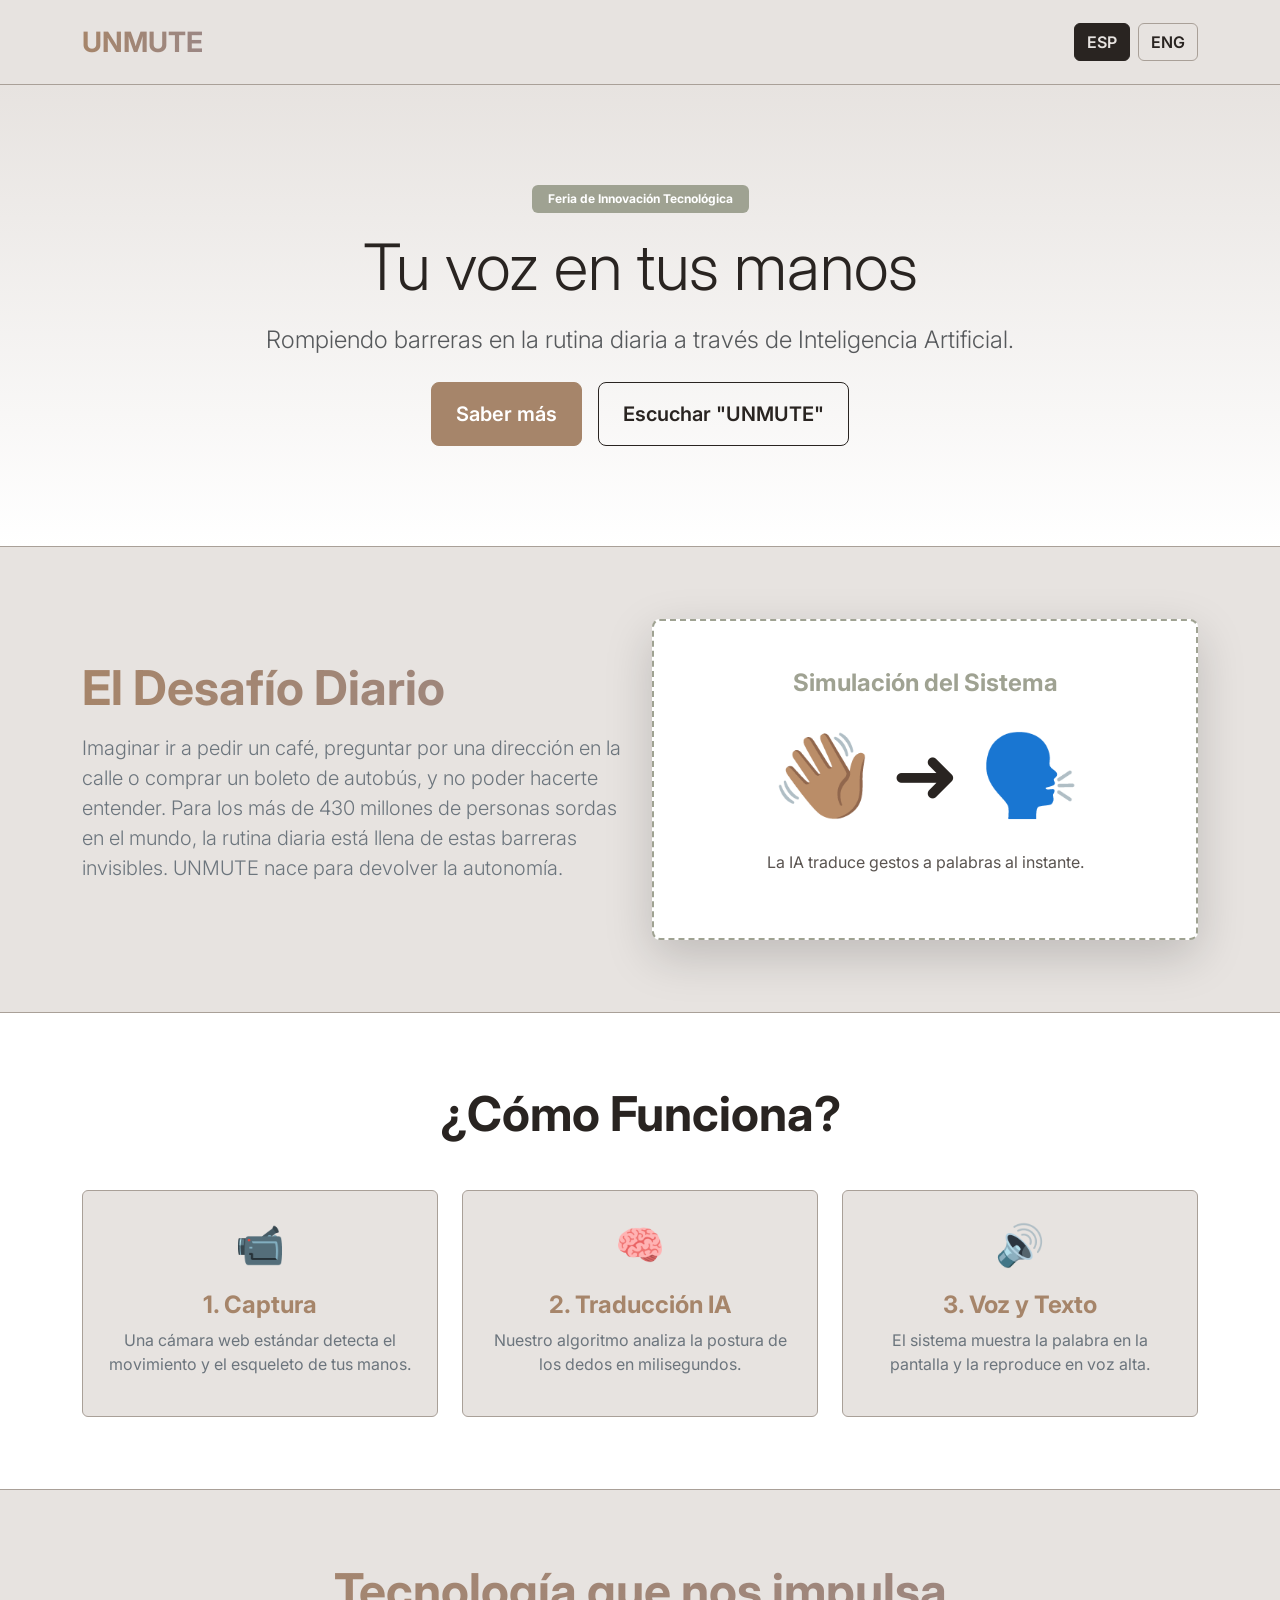
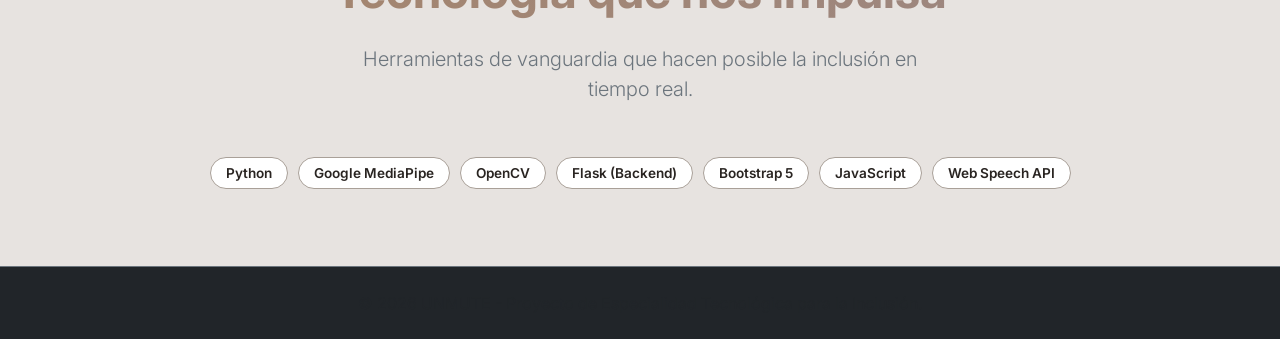
==== index.html @ 22c50314 "." ====
<!DOCTYPE html>
<html lang="es">
<head>
    <meta charset="UTF-8">
    <meta name="viewport" content="width=device-width, initial-scale=1.0">
    <title>UNMUTE — Tu voz en tus manos / Your voice in your hands</title>
    <!-- Bootstrap 5 CSS -->
    <link href="https://cdn.jsdelivr.net/npm/bootstrap@5.3.0/dist/css/bootstrap.min.css" rel="stylesheet">
    <!-- Google Fonts: Inter -->
    <link href="https://fonts.googleapis.com/css2?family=Inter:wght@300;400;600;800&display=swap" rel="stylesheet">
    <!-- Tus Estilos Personalizados -->
    <link rel="stylesheet" href="style.css">
</head>
<body>

    <!-- NAVBAR -->
    <nav class="navbar navbar-expand-lg navbar-dark bg-dark py-3">
        <div class="container">
            <a class="navbar-brand fw-bold fs-3 text-gradient" href="#">UNMUTE</a>
            <div class="d-flex">
                <button class="btn lang-btn me-2 active" id="btn-es" onclick="setLanguage('es')">ESP</button>
                <button class="btn lang-btn" id="btn-en" onclick="setLanguage('en')">ENG</button>
            </div>
        </div>
    </nav>

    <!-- HERO SECTION -->
    <header class="hero-section text-center">
        <div class="container">
            <span class="badge bg-primary px-3 py-2 mb-3" id="hero-badge">Feria de Innovación Tecnológica</span>
            <h1 class="display-3 fw-extrabold mb-3" id="hero-title">Tu voz en tus manos</h1>
            <p class="lead text-muted mb-4 fs-4" id="hero-subtitle">Rompiendo barreras en la rutina diaria a través de Inteligencia Artificial.</p>
            <div class="d-flex justify-content-center gap-3">
                <a href="#about" class="btn btn-primary btn-lg px-4 py-3" id="btn-learn">Saber más</a>
                <button onclick="pronounceProjectName()" class="btn btn-outline-light btn-lg px-4 py-3" id="btn-listen">Escuchar "UNMUTE"</button>
            </div>
        </div>
    </header>

    <!-- SECCIÓN EL DESAFÍO -->
    <section id="about" class="py-5">
        <div class="container py-4">
            <div class="row align-items-center">
                <div class="col-lg-6 mb-4 mb-lg-0">
                    <h2 class="display-5 fw-bold mb-3 text-gradient" id="about-title">El Desafío Diario</h2>
                    <p class="lead text-secondary" id="about-text">
                        Imaginar ir a pedir un café, preguntar por una dirección en la calle o comprar un boleto de autobús, y no poder hacerte entender. Para los más de 430 millones de personas sordas en el mundo, la rutina diaria está llena de estas barreras invisibles. UNMUTE nace para devolver la autonomía.
                    </p>
                </div>
                <div class="col-lg-6 text-center">
                    <!-- Aquí está el div modificado con la nueva clase demo-widget -->
                    <div class="p-5 demo-widget rounded-3 border shadow-lg">
                        <h4 class="text-info fw-bold" id="widget-demo-title">Simulación del Sistema</h4>
                        <div class="gesture-emoji my-3">👋🏽 ➜ 🗣️</div>
                        <p class="text-muted" id="widget-demo-desc">La IA traduce gestos a palabras al instante.</p>
                    </div>
                </div>
            </div>
        </div>
    </section>

    <!-- ¿CÓMO FUNCIONA? -->
    <section class="bg-black py-5">
        <div class="container py-4">
            <h2 class="text-center display-5 fw-bold mb-5" id="steps-main-title">¿Cómo Funciona?</h2>
            <div class="row g-4">
                <div class="col-md-4">
                    <div class="card card-custom h-100 p-4 text-center">
                        <div class="fs-1 text-info mb-3">📹</div>
                        <h3 class="h4 fw-bold" id="step1-title">1. Captura</h3>
                        <p class="text-secondary" id="step1-desc">Una cámara web estándar detecta el movimiento y el esqueleto de tus manos.</p>
                    </div>
                </div>
                <div class="col-md-4">
                    <div class="card card-custom h-100 p-4 text-center">
                        <div class="fs-1 text-info mb-3">🧠</div>
                        <h3 class="h4 fw-bold" id="step2-title">2. Traducción IA</h3>
                        <p class="text-secondary" id="step2-desc">Nuestro algoritmo analiza la postura de los dedos en milisegundos.</p>
                    </div>
                </div>
                <div class="col-md-4">
                    <div class="card card-custom h-100 p-4 text-center">
                        <div class="fs-1 text-info mb-3">🔊</div>
                        <h3 class="h4 fw-bold" id="step3-title">3. Voz y Texto</h3>
                        <p class="text-secondary" id="step3-desc">El sistema muestra la palabra en la pantalla y la reproduce en voz alta.</p>
                    </div>
                </div>
            </div>
        </div>
    </section>

    <!-- TECNOLOGÍAS -->
    <section class="py-5">
        <div class="container py-4 text-center">
            <h2 class="display-5 fw-bold mb-4 text-gradient" id="tech-title">Tecnología que nos impulsa</h2>
            <p class="lead text-secondary mb-5 max-width-600" id="tech-subtitle">Herramientas de vanguardia que hacen posible la inclusión en tiempo real.</p>
            <div class="d-flex flex-wrap justify-content-center">
                <span class="tech-badge">Python</span>
                <span class="tech-badge">Google MediaPipe</span>
                <span class="tech-badge">OpenCV</span>
                <span class="tech-badge">Flask (Backend)</span>
                <span class="tech-badge">Bootstrap 5</span>
                <span class="tech-badge">JavaScript</span>
                <span class="tech-badge">Web Speech API</span>
            </div>
        </div>
    </section>

    <!-- FOOTER -->
    <footer class="bg-dark text-center py-4 border-top border-secondary">
        <div class="container">
            <p class="text-muted mb-0" id="footer-text">© 2026 UNMUTE - Proyecto de Especialidad Tecnológica para la Inclusión.</p>
        </div>
    </footer>

    <!-- Tu Lógica de Interacción -->
    <script src="script.js"></script>
</body>
</html>
---- style.css ----
/* 
   Paleta de Colores Aplicada:
   - Fondo Base: #E7E3E0 (Beige Claro Neutro)
   - Fondo Alternativo / Secciones: #FFFFFF (Blanco Puro)
   - Textos / Contraste Oscuro: #292421 (Gris tierra oscuro / Negro suave)
   - Bordes / Detalles: #A9A098 (Gris Piedra Cálido)
   - Títulos Secundarios / Hovers: #9B8784 (Gris Pardo)
   - Botón Primario / Acentos: #A6856A (Marrón Arcilla)
   - Badges / Éxito / Simulador: #9FA292 (Verde Oliva Apagado)
*/

body {
    font-family: 'Inter', sans-serif;
    background-color: #E7E3E0; /* Beige Claro Neutro como fondo principal */
    color: #292421; /* Texto oscuro para legibilidad impecable */
}

/* Navbar unificada con el fondo */
.navbar {
    background-color: #E7E3E0 !important; 
    border-bottom: 1px solid #A9A098; /* Borde gris piedra fino */
}

.navbar .navbar-brand {
    color: #A6856A !important; /* Marca en Marrón Arcilla */
    font-weight: 800;
}

/* Hero Section limpia con degradado neutro suave */
.hero-section {
    background: linear-gradient(180deg, #E7E3E0 0%, #FFFFFF 100%); /* De beige claro a blanco puro */
    padding: 100px 0;
    border-bottom: 1px solid #A9A098;
    color: #292421;
}

/* Título de Hero con degradado mineral */
.text-gradient {
    background: linear-gradient(90deg, #A6856A 0%, #9B8784 100%); /* De Marrón Arcilla a Gris Pardo */
    -webkit-background-clip: text;
    -webkit-text-fill-color: transparent;
}

/* Sección "¿Cómo funciona?" en fondo Blanco Puro para generar espacio y luz */
.bg-black {
    background-color: #FFFFFF !important; 
    border-top: 1px solid #A9A098;
    border-bottom: 1px solid #A9A098;
}

/* Tarjetas Minimalistas en Beige Claro */
.card-custom {
    background-color: #E7E3E0; /* Beige Claro */
    border: 1px solid #A9A098; /* Borde Gris Piedra */
    color: #292421;
    transition: transform 0.3s ease, box-shadow 0.3s ease;
}

.card-custom h3 {
    color: #A6856A; /* Títulos de pasos en Marrón Arcilla */
}

.card-custom p {
    color: #5a5450; /* Texto secundario en un café apagado y suave */
}

.card-custom:hover {
    transform: translateY(-5px);
    box-shadow: 0 10px 20px rgba(166, 133, 106, 0.1); /* Sombra cálida muy sutil */
    border-color: #9B8784; /* El borde se oscurece ligeramente */
}

/* Botones principales en Marrón Arcilla */
.btn-primary {
    background-color: #A6856A;
    border-color: #A6856A;
    color: #FFFFFF;
    font-weight: 600;
    transition: all 0.3s ease;
}

.btn-primary:hover {
    background-color: #9B8784; /* Cambia a Gris Pardo en hover */
    border-color: #9B8784;
    color: #FFFFFF;
}

/* Botón secundario delineado */
.btn-outline-light {
    border-color: #292421;
    color: #292421;
    font-weight: 600;
}

.btn-outline-light:hover {
    background-color: #292421;
    color: #E7E3E0;
}

/* Badges / Etiquetas usando el hermoso Verde Oliva Apagado */
.bg-primary {
    background-color: #9FA292 !important; /* Verde Oliva Apagado */
    color: #FFFFFF !important;
}

.tech-badge {
    background-color: #FFFFFF;
    color: #292421;
    border: 1px solid #A9A098;
    font-weight: 600;
    padding: 5px 15px;
    border-radius: 20px;
    font-size: 0.85rem;
    display: inline-block;
    margin: 5px;
    transition: all 0.3s ease;
}

.tech-badge:hover {
    background-color: #9FA292; /* Cambia a Verde Oliva en hover */
    color: #FFFFFF;
    border-color: #9FA292;
}

/* Botones de Selección de Idioma (ESP / ENG) */
.lang-btn {
    border: 1px solid #A9A098;
    color: #292421;
    font-weight: 600;
    transition: all 0.3s ease;
}

.lang-btn.active {
    background-color: #292421;
    color: #E7E3E0;
    border-color: #292421;
}

/* Widget de simulación / Demo Box */
.demo-widget {
    background-color: #FFFFFF !important; /* Caja blanca */
    border: 2px dashed #9FA292 !important; /* Borde punteado en Verde Oliva */
    color: #292421 !important;
}

.demo-widget p {
    color: #5a5450 !important;
}

.text-info {
    color: #9FA292 !important; /* Íconos destacados en Verde Oliva */
}

.gesture-emoji {
    font-size: 5rem;
}

.max-width-600 {
    max-width: 600px;
    margin: 0 auto;
}

/* Footer limpio en Beige Claro */
footer {
    background-color: #E7E3E0;
    border-top: 1px solid #A9A098;
    color: #292421;
}
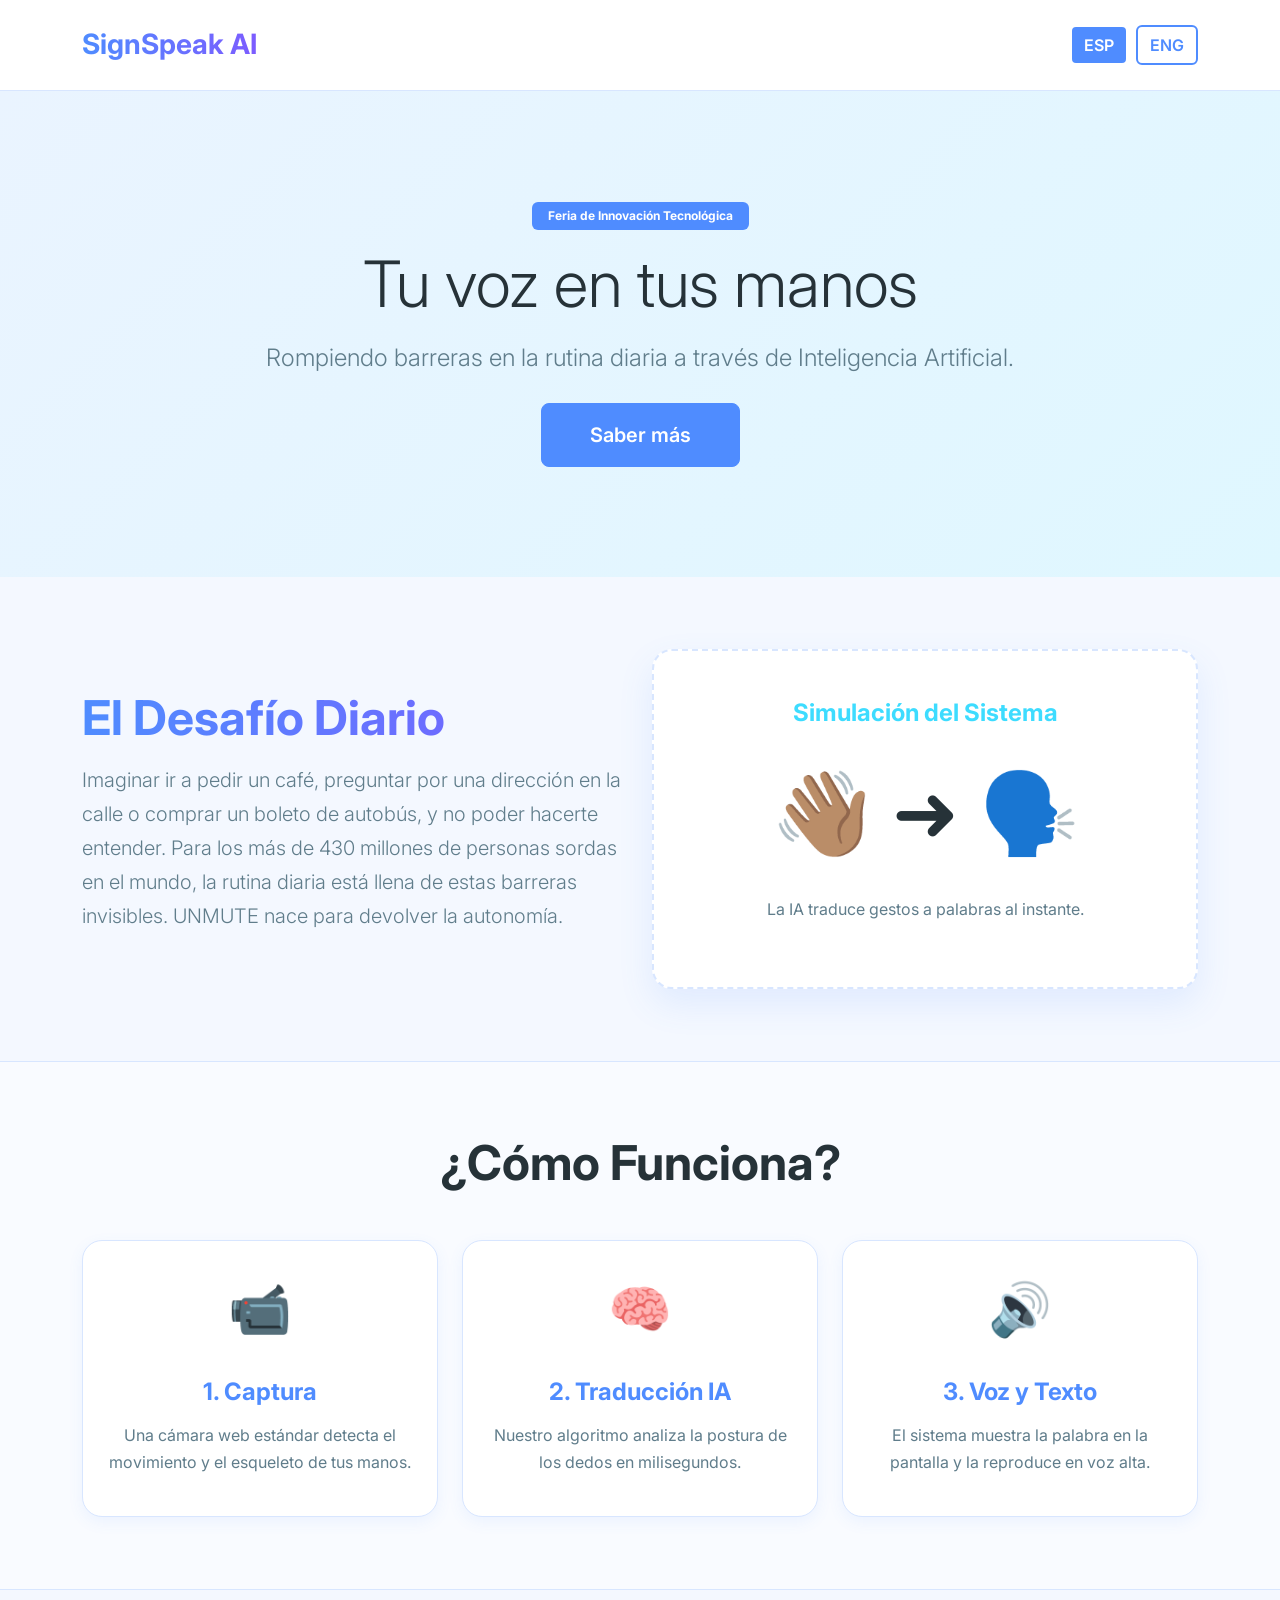
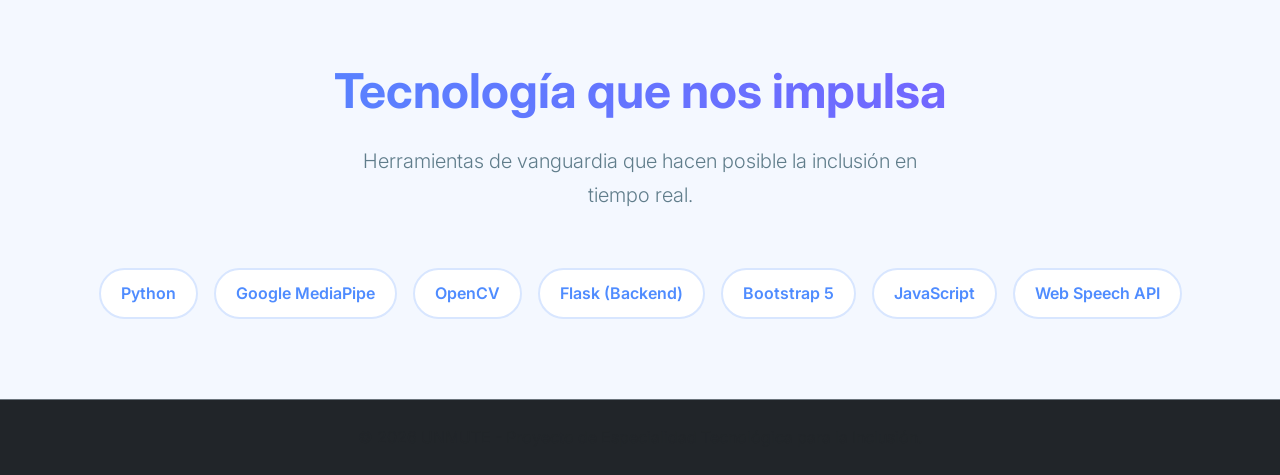
==== commit c825a4f7: "." ====
--- a/index.html
+++ b/index.html
@@ -3,7 +3,7 @@
 <head>
     <meta charset="UTF-8">
     <meta name="viewport" content="width=device-width, initial-scale=1.0">
-    <title>UNMUTE — Tu voz en tus manos / Your voice in your hands</title>
+    <title>SignSpeak AI — Tu voz en tus manos / Your voice in your hands</title>
     <!-- Bootstrap 5 CSS -->
     <link href="https://cdn.jsdelivr.net/npm/bootstrap@5.3.0/dist/css/bootstrap.min.css" rel="stylesheet">
     <!-- Google Fonts: Inter -->
@@ -16,7 +16,7 @@
     <!-- NAVBAR -->
     <nav class="navbar navbar-expand-lg navbar-dark bg-dark py-3">
         <div class="container">
-            <a class="navbar-brand fw-bold fs-3 text-gradient" href="#">UNMUTE</a>
+            <a class="navbar-brand fw-bold fs-3 text-gradient" href="#">SignSpeak AI</a>
             <div class="d-flex">
                 <button class="btn lang-btn me-2 active" id="btn-es" onclick="setLanguage('es')">ESP</button>
                 <button class="btn lang-btn" id="btn-en" onclick="setLanguage('en')">ENG</button>
@@ -30,9 +30,9 @@
             <span class="badge bg-primary px-3 py-2 mb-3" id="hero-badge">Feria de Innovación Tecnológica</span>
             <h1 class="display-3 fw-extrabold mb-3" id="hero-title">Tu voz en tus manos</h1>
             <p class="lead text-muted mb-4 fs-4" id="hero-subtitle">Rompiendo barreras en la rutina diaria a través de Inteligencia Artificial.</p>
-            <div class="d-flex justify-content-center gap-3">
-                <a href="#about" class="btn btn-primary btn-lg px-4 py-3" id="btn-learn">Saber más</a>
-                <button onclick="pronounceProjectName()" class="btn btn-outline-light btn-lg px-4 py-3" id="btn-listen">Escuchar "UNMUTE"</button>
+            <div class="d-flex justify-content-center">
+                <!-- Ahora solo queda un único y limpio botón de acción -->
+                <a href="#about" class="btn btn-primary btn-lg px-5 py-3" id="btn-learn">Saber más</a>
             </div>
         </div>
     </header>
--- a/style.css
+++ b/style.css
@@ -1,168 +1,382 @@
-/* 
-   Paleta de Colores Aplicada:
-   - Fondo Base: #E7E3E0 (Beige Claro Neutro)
-   - Fondo Alternativo / Secciones: #FFFFFF (Blanco Puro)
-   - Textos / Contraste Oscuro: #292421 (Gris tierra oscuro / Negro suave)
-   - Bordes / Detalles: #A9A098 (Gris Piedra Cálido)
-   - Títulos Secundarios / Hovers: #9B8784 (Gris Pardo)
-   - Botón Primario / Acentos: #A6856A (Marrón Arcilla)
-   - Badges / Éxito / Simulador: #9FA292 (Verde Oliva Apagado)
-*/
-
-body {
-    font-family: 'Inter', sans-serif;
-    background-color: #E7E3E0; /* Beige Claro Neutro como fondo principal */
-    color: #292421; /* Texto oscuro para legibilidad impecable */
-}
-
-/* Navbar unificada con el fondo */
-.navbar {
-    background-color: #E7E3E0 !important; 
-    border-bottom: 1px solid #A9A098; /* Borde gris piedra fino */
-}
-
-.navbar .navbar-brand {
-    color: #A6856A !important; /* Marca en Marrón Arcilla */
-    font-weight: 800;
-}
-
-/* Hero Section limpia con degradado neutro suave */
-.hero-section {
-    background: linear-gradient(180deg, #E7E3E0 0%, #FFFFFF 100%); /* De beige claro a blanco puro */
-    padding: 100px 0;
-    border-bottom: 1px solid #A9A098;
-    color: #292421;
-}
-
-/* Título de Hero con degradado mineral */
-.text-gradient {
-    background: linear-gradient(90deg, #A6856A 0%, #9B8784 100%); /* De Marrón Arcilla a Gris Pardo */
-    -webkit-background-clip: text;
-    -webkit-text-fill-color: transparent;
-}
-
-/* Sección "¿Cómo funciona?" en fondo Blanco Puro para generar espacio y luz */
-.bg-black {
-    background-color: #FFFFFF !important; 
-    border-top: 1px solid #A9A098;
-    border-bottom: 1px solid #A9A098;
-}
-
-/* Tarjetas Minimalistas en Beige Claro */
-.card-custom {
-    background-color: #E7E3E0; /* Beige Claro */
-    border: 1px solid #A9A098; /* Borde Gris Piedra */
-    color: #292421;
-    transition: transform 0.3s ease, box-shadow 0.3s ease;
-}
-
-.card-custom h3 {
-    color: #A6856A; /* Títulos de pasos en Marrón Arcilla */
-}
-
-.card-custom p {
-    color: #5a5450; /* Texto secundario en un café apagado y suave */
-}
-
-.card-custom:hover {
-    transform: translateY(-5px);
-    box-shadow: 0 10px 20px rgba(166, 133, 106, 0.1); /* Sombra cálida muy sutil */
-    border-color: #9B8784; /* El borde se oscurece ligeramente */
-}
-
-/* Botones principales en Marrón Arcilla */
-.btn-primary {
-    background-color: #A6856A;
-    border-color: #A6856A;
-    color: #FFFFFF;
-    font-weight: 600;
-    transition: all 0.3s ease;
-}
-
-.btn-primary:hover {
-    background-color: #9B8784; /* Cambia a Gris Pardo en hover */
-    border-color: #9B8784;
-    color: #FFFFFF;
-}
-
-/* Botón secundario delineado */
-.btn-outline-light {
-    border-color: #292421;
-    color: #292421;
-    font-weight: 600;
-}
-
-.btn-outline-light:hover {
-    background-color: #292421;
-    color: #E7E3E0;
-}
-
-/* Badges / Etiquetas usando el hermoso Verde Oliva Apagado */
-.bg-primary {
-    background-color: #9FA292 !important; /* Verde Oliva Apagado */
-    color: #FFFFFF !important;
-}
-
-.tech-badge {
-    background-color: #FFFFFF;
-    color: #292421;
-    border: 1px solid #A9A098;
-    font-weight: 600;
-    padding: 5px 15px;
-    border-radius: 20px;
-    font-size: 0.85rem;
-    display: inline-block;
-    margin: 5px;
-    transition: all 0.3s ease;
-}
-
-.tech-badge:hover {
-    background-color: #9FA292; /* Cambia a Verde Oliva en hover */
-    color: #FFFFFF;
-    border-color: #9FA292;
-}
-
-/* Botones de Selección de Idioma (ESP / ENG) */
-.lang-btn {
-    border: 1px solid #A9A098;
-    color: #292421;
-    font-weight: 600;
-    transition: all 0.3s ease;
-}
-
-.lang-btn.active {
-    background-color: #292421;
-    color: #E7E3E0;
-    border-color: #292421;
-}
-
-/* Widget de simulación / Demo Box */
-.demo-widget {
-    background-color: #FFFFFF !important; /* Caja blanca */
-    border: 2px dashed #9FA292 !important; /* Borde punteado en Verde Oliva */
-    color: #292421 !important;
-}
-
-.demo-widget p {
-    color: #5a5450 !important;
-}
-
-.text-info {
-    color: #9FA292 !important; /* Íconos destacados en Verde Oliva */
-}
-
-.gesture-emoji {
-    font-size: 5rem;
-}
-
-.max-width-600 {
-    max-width: 600px;
-    margin: 0 auto;
-}
-
-/* Footer limpio en Beige Claro */
-footer {
-    background-color: #E7E3E0;
-    border-top: 1px solid #A9A098;
-    color: #292421;
-}
+/* ==========================================================
+   UNMUTE - STYLE.CSS
+   Paleta Moderna
+   Azul • Celeste • Violeta
+========================================================== */
+
+body{
+    font-family:'Inter',sans-serif;
+    background:#F4F8FF;
+    color:#263238;
+    line-height:1.7;
+}
+
+/*=========================
+        NAVBAR
+=========================*/
+
+.navbar{
+    background:#ffffff !important;
+    border-bottom:1px solid #D8E6FF;
+}
+
+.navbar-brand{
+    font-size:2rem;
+    font-weight:800;
+    background:linear-gradient(90deg,#4F8CFF,#7C5CFF);
+    -webkit-background-clip:text;
+    -webkit-text-fill-color:transparent;
+}
+
+/*=========================
+      BOTONES IDIOMA
+=========================*/
+
+.lang-btn{
+    border:2px solid #4F8CFF;
+    color:#4F8CFF;
+    font-weight:600;
+    transition:.3s;
+}
+
+.lang-btn:hover{
+    background:#EAF3FF;
+}
+
+.lang-btn.active{
+    background:#4F8CFF;
+    color:white;
+}
+
+/*=========================
+      HERO SECTION
+=========================*/
+
+.hero-section{
+    background:linear-gradient(135deg,#EAF4FF,#DFF7FF);
+    padding:110px 0;
+}
+
+.text-gradient{
+    background:linear-gradient(90deg,#4F8CFF,#7C5CFF);
+    -webkit-background-clip:text;
+    -webkit-text-fill-color:transparent;
+}
+
+.display-3{
+    color:#263238;
+}
+
+.lead{
+    color:#607D8B !important;
+}
+
+/*=========================
+         BADGE
+=========================*/
+
+.bg-primary{
+    background:#4F8CFF !important;
+}
+
+/*=========================
+        BOTONES
+=========================*/
+
+.btn-primary{
+    background:#4F8CFF;
+    border-color:#4F8CFF;
+    font-weight:600;
+    transition:.3s;
+}
+
+.btn-primary:hover{
+    background:#3578F6;
+    border-color:#3578F6;
+    transform:translateY(-2px);
+}
+
+.btn-outline-light{
+    border:2px solid #4F8CFF;
+    color:#4F8CFF;
+    font-weight:600;
+    transition:.3s;
+}
+
+.btn-outline-light:hover{
+    background:#4F8CFF;
+    color:white;
+}
+
+/*=========================
+        SECCIONES
+=========================*/
+
+section{
+    background:#F4F8FF;
+}
+
+.bg-black{
+    background:#F9FBFF !important;
+    border-top:1px solid #D8E6FF;
+    border-bottom:1px solid #D8E6FF;
+}
+
+.text-secondary{
+    color:#607D8B !important;
+}
+
+
+/*=========================
+        TARJETAS
+=========================*/
+
+.card-custom{
+    background:#FFFFFF;
+    border:1px solid #D8E6FF;
+    border-radius:20px;
+    transition:all .35s ease;
+    box-shadow:0 5px 15px rgba(79,140,255,.08);
+}
+
+.card-custom:hover{
+    transform:translateY(-8px);
+    box-shadow:0 18px 35px rgba(79,140,255,.20);
+}
+
+.card-custom h3{
+    color:#4F8CFF;
+    margin-top:10px;
+    margin-bottom:15px;
+}
+
+.card-custom p{
+    color:#607D8B;
+}
+
+.card-custom .fs-1{
+    font-size:3.2rem !important;
+}
+
+/*=========================
+      WIDGET DEMO
+=========================*/
+
+.demo-widget{
+    background:#FFFFFF !important;
+    border:2px dashed #3DDCFF !important;
+    border-radius:20px !important;
+    transition:.35s;
+}
+
+.demo-widget:hover{
+    transform:scale(1.03);
+    box-shadow:0 15px 30px rgba(61,220,255,.20);
+}
+
+.demo-widget h4{
+    color:#4F8CFF;
+}
+
+.demo-widget p{
+    color:#607D8B !important;
+}
+
+.gesture-emoji{
+    font-size:5rem;
+    animation:float 2s ease-in-out infinite;
+}
+
+/*=========================
+        TECNOLOGÍAS
+=========================*/
+
+.tech-badge{
+    background:#FFFFFF;
+    color:#4F8CFF;
+    border:2px solid #D8E6FF;
+    border-radius:30px;
+    padding:10px 20px;
+    margin:8px;
+    font-weight:600;
+    transition:.3s;
+}
+
+.tech-badge:hover{
+    background:#4F8CFF;
+    color:white;
+    transform:translateY(-4px);
+    box-shadow:0 10px 20px rgba(79,140,255,.25);
+}
+
+/*=========================
+        ICONOS
+=========================*/
+
+.text-info{
+    color:#3DDCFF !important;
+}
+
+/*=========================
+        UTILIDADES
+=========================*/
+
+.max-width-600{
+    max-width:600px;
+    margin:auto;
+}
+
+/*=========================
+      ANIMACIONES
+=========================*/
+
+@keyframes float{
+
+    0%{
+        transform:translateY(0px);
+    }
+
+    50%{
+        transform:translateY(-8px);
+    }
+
+    100%{
+        transform:translateY(0px);
+    }
+
+}
+
+
+
+/*=========================
+        FOOTER
+=========================*/
+
+footer{
+    background:#FFFFFF;
+    border-top:1px solid #D8E6FF;
+    padding:30px 0;
+}
+
+footer p{
+    color:#607D8B !important;
+}
+
+/*=========================
+        ENLACES
+=========================*/
+
+a{
+    text-decoration:none;
+    transition:.3s;
+}
+
+a:hover{
+    color:#3578F6;
+}
+
+/*=========================
+        TÍTULOS
+=========================*/
+
+h1,h2,h3,h4,h5,h6{
+    color:#263238;
+    font-weight:700;
+}
+
+/*=========================
+        SOMBRAS
+=========================*/
+
+.shadow-lg{
+    box-shadow:0 15px 35px rgba(79,140,255,.12)!important;
+}
+
+/*=========================
+        BORDES
+=========================*/
+
+.border{
+    border-color:#D8E6FF!important;
+}
+
+/*=========================
+        TRANSICIONES
+=========================*/
+
+button,
+.card-custom,
+.tech-badge,
+.demo-widget,
+.btn,
+.lang-btn{
+    transition:all .3s ease;
+}
+
+/*=========================
+        SCROLL
+=========================*/
+
+html{
+    scroll-behavior:smooth;
+}
+
+/*=========================
+      SELECCIÓN TEXTO
+=========================*/
+
+::selection{
+    background:#4F8CFF;
+    color:white;
+}
+
+/*=========================
+      SCROLLBAR
+=========================*/
+
+::-webkit-scrollbar{
+    width:10px;
+}
+
+::-webkit-scrollbar-track{
+    background:#EEF5FF;
+}
+
+::-webkit-scrollbar-thumb{
+    background:#4F8CFF;
+    border-radius:20px;
+}
+
+::-webkit-scrollbar-thumb:hover{
+    background:#3578F6;
+}
+
+/*=========================
+      RESPONSIVE
+=========================*/
+
+@media(max-width:768px){
+
+.hero-section{
+    padding:80px 20px;
+}
+
+.display-3{
+    font-size:2.6rem;
+}
+
+.display-5{
+    font-size:2rem;
+}
+
+.gesture-emoji{
+    font-size:4rem;
+}
+
+.tech-badge{
+    margin:6px;
+    padding:8px 16px;
+}
+
+}
+
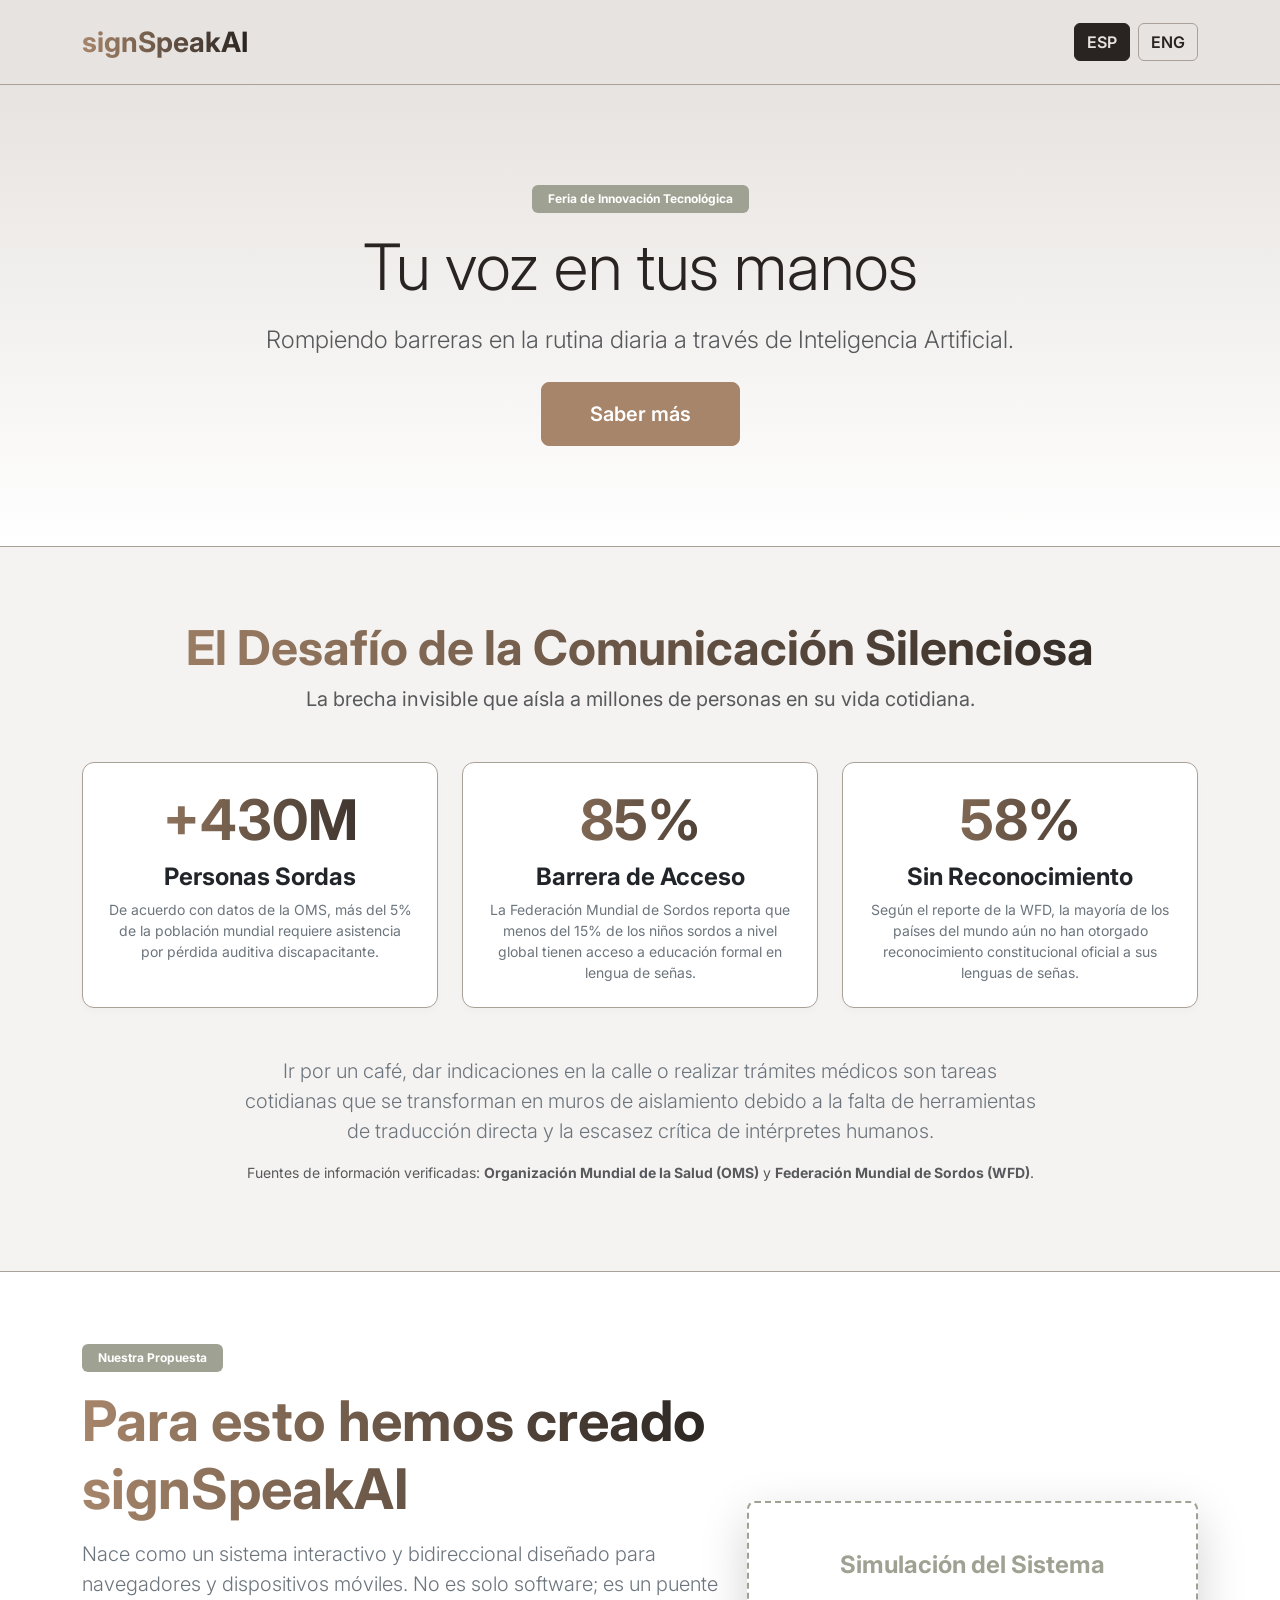
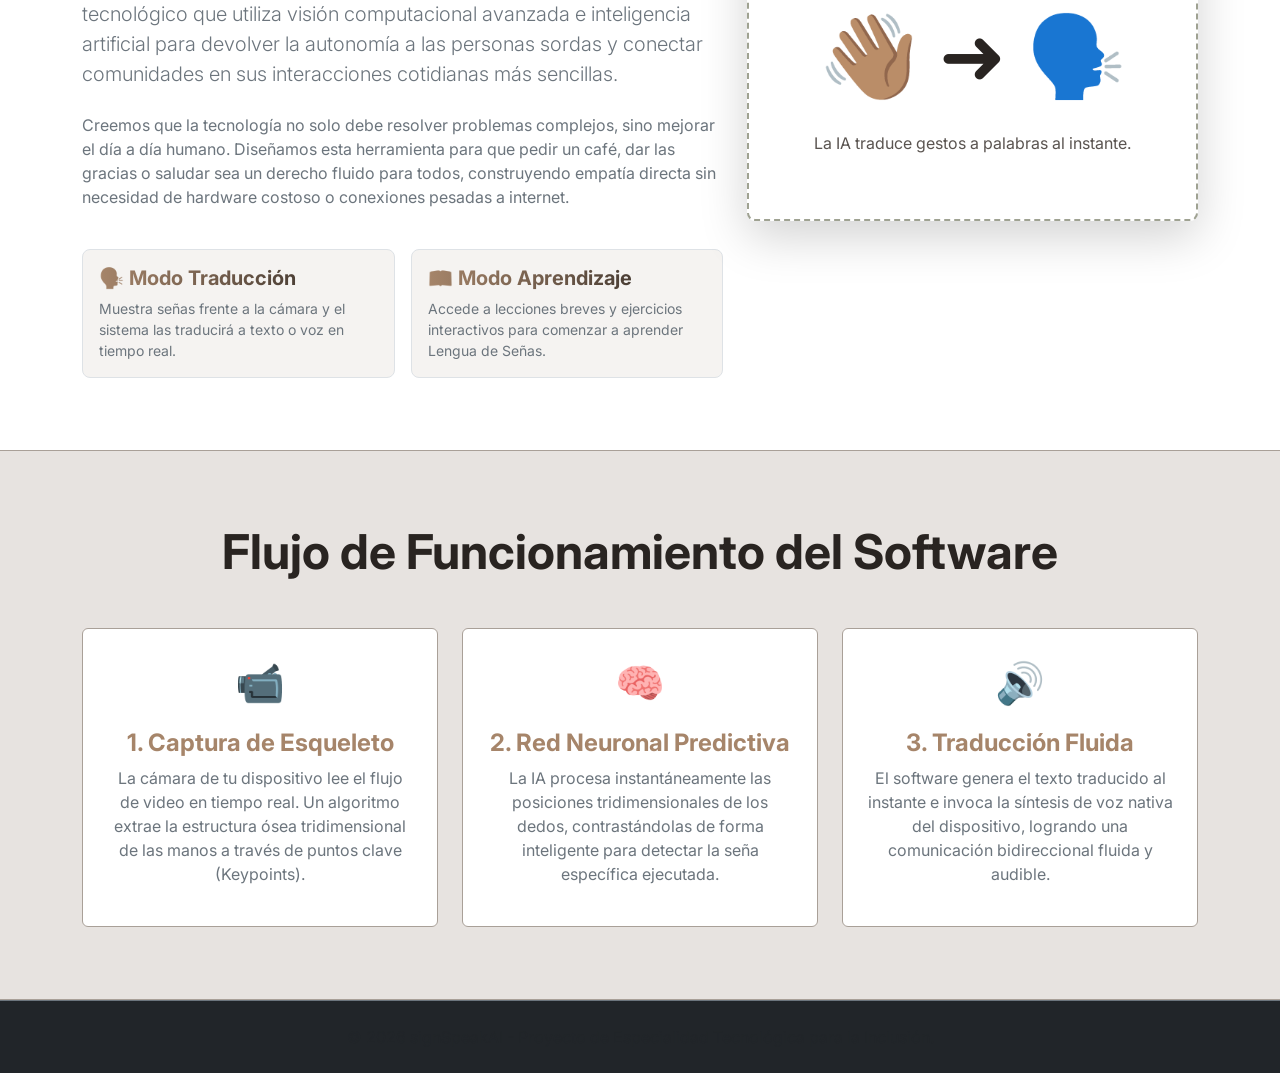
==== commit 87890852: "." ====
--- a/index.html
+++ b/index.html
@@ -3,7 +3,7 @@
 <head>
     <meta charset="UTF-8">
     <meta name="viewport" content="width=device-width, initial-scale=1.0">
-    <title>SignSpeak AI — Tu voz en tus manos / Your voice in your hands</title>
+    <title>signSpeakAI — Tu voz en tus manos / Your voice in your hands</title>
     <!-- Bootstrap 5 CSS -->
     <link href="https://cdn.jsdelivr.net/npm/bootstrap@5.3.0/dist/css/bootstrap.min.css" rel="stylesheet">
     <!-- Google Fonts: Inter -->
@@ -16,7 +16,7 @@
     <!-- NAVBAR -->
     <nav class="navbar navbar-expand-lg navbar-dark bg-dark py-3">
         <div class="container">
-            <a class="navbar-brand fw-bold fs-3 text-gradient" href="#">SignSpeak AI</a>
+            <a class="navbar-brand fw-bold fs-3 text-gradient" href="#">signSpeakAI</a>
             <div class="d-flex">
                 <button class="btn lang-btn me-2 active" id="btn-es" onclick="setLanguage('es')">ESP</button>
                 <button class="btn lang-btn" id="btn-en" onclick="setLanguage('en')">ENG</button>
@@ -31,24 +31,90 @@
             <h1 class="display-3 fw-extrabold mb-3" id="hero-title">Tu voz en tus manos</h1>
             <p class="lead text-muted mb-4 fs-4" id="hero-subtitle">Rompiendo barreras en la rutina diaria a través de Inteligencia Artificial.</p>
             <div class="d-flex justify-content-center">
-                <!-- Ahora solo queda un único y limpio botón de acción -->
-                <a href="#about" class="btn btn-primary btn-lg px-5 py-3" id="btn-learn">Saber más</a>
+                <a href="#problem" class="btn btn-primary btn-lg px-5 py-3" id="btn-learn">Saber más</a>
             </div>
         </div>
     </header>
 
-    <!-- SECCIÓN EL DESAFÍO -->
-    <section id="about" class="py-5">
+    <!-- SECCIÓN 1: LA PROBLEMÁTICA (Métricas reales) -->
+    <section id="problem" class="py-5 bg-light-neutral">
+        <div class="container py-4">
+            <div class="text-center mb-5">
+                <h2 class="display-5 fw-bold text-gradient" id="prob-main-title">El Desafío de la Comunicación Silenciosa</h2>
+                <p class="text-muted fs-5" id="prob-main-subtitle">La brecha invisible que aísla a millones de personas en su vida cotidiana.</p>
+            </div>
+            
+            <div class="row g-4 text-center">
+                <!-- Tarjeta de Estadística 1 -->
+                <div class="col-md-4">
+                    <div class="card card-stat h-100 p-4">
+                        <div class="display-4 fw-bold text-gradient mb-2">+430M</div>
+                        <h4 class="fw-bold mb-2" id="stat1-title">Personas Sordas</h4>
+                        <p class="text-secondary small mb-0" id="stat1-desc">De acuerdo con datos de la OMS, más del 5% de la población mundial requiere asistencia por pérdida auditiva discapacitante.</p>
+                    </div>
+                </div>
+                <!-- Tarjeta de Estadística 2 -->
+                <div class="col-md-4">
+                    <div class="card card-stat h-100 p-4">
+                        <div class="display-4 fw-bold text-gradient mb-2">85%</div>
+                        <h4 class="fw-bold mb-2" id="stat2-title">Barrera de Acceso</h4>
+                        <p class="text-secondary small mb-0" id="stat2-desc">La Federación Mundial de Sordos reporta que menos del 15% de los niños sordos a nivel global tienen acceso a educación formal en lengua de señas.</p>
+                    </div>
+                </div>
+                <!-- Tarjeta de Estadística 3 -->
+                <div class="col-md-4">
+                    <div class="card card-stat h-100 p-4">
+                        <div class="display-4 fw-bold text-gradient mb-2">58%</div>
+                        <h4 class="fw-bold mb-2" id="stat3-title">Sin Reconocimiento</h4>
+                        <p class="text-secondary small mb-0" id="stat3-desc">Según el reporte de la WFD, la mayoría de los países del mundo aún no han otorgado reconocimiento constitucional oficial a sus lenguas de señas.</p>
+                    </div>
+                </div>
+            </div>
+
+            <!-- Narrativa del problema -->
+            <div class="max-width-800 mx-auto mt-5 text-center">
+                <p class="lead text-secondary" id="prob-narrative">
+                    Ir por un café, dar indicaciones en la calle o realizar trámites médicos son tareas cotidianas que se transforman en muros de aislamiento debido a la falta de herramientas de traducción directa y la escasez crítica de intérpretes humanos.
+                </p>
+                <p class="text-muted small mt-2">Fuentes de información verificadas: <strong>Organización Mundial de la Salud (OMS)</strong> y <strong>Federación Mundial de Sordos (WFD)</strong>.</p>
+            </div>
+        </div>
+    </section>
+
+    <!-- SECCIÓN 2: LA SOLUCIÓN UNIFICADA (Qué es, Propósito y Experiencia en Stand) -->
+    <section id="solution" class="py-5 bg-white">
         <div class="container py-4">
             <div class="row align-items-center">
-                <div class="col-lg-6 mb-4 mb-lg-0">
-                    <h2 class="display-5 fw-bold mb-3 text-gradient" id="about-title">El Desafío Diario</h2>
-                    <p class="lead text-secondary" id="about-text">
-                        Imaginar ir a pedir un café, preguntar por una dirección en la calle o comprar un boleto de autobús, y no poder hacerte entender. Para los más de 430 millones de personas sordas en el mundo, la rutina diaria está llena de estas barreras invisibles. UNMUTE nace para devolver la autonomía.
+                <div class="col-lg-7 mb-5 mb-lg-0">
+                    <span class="badge bg-primary px-3 py-2 mb-3" id="sol-badge">Nuestra Propuesta</span>
+                    <h2 class="display-4 fw-bold mb-3 text-gradient" id="sol-title">Para esto hemos creado signSpeakAI</h2>
+                    
+                    <p class="lead text-secondary mb-4" id="sol-intro">
+                        Nace como un sistema interactivo y bidireccional diseñado para navegadores y dispositivos móviles. No es solo software; es un puente tecnológico que utiliza visión computacional avanzada e inteligencia artificial para devolver la autonomía a las personas sordas y conectar comunidades en sus interacciones cotidianas más sencillas.
                     </p>
+                    
+                    <p class="text-secondary mb-4" id="sol-purpose-text">
+                        Creemos que la tecnología no solo debe resolver problemas complejos, sino mejorar el día a día humano. Diseñamos esta herramienta para que pedir un café, dar las gracias o saludar sea un derecho fluido para todos, construyendo empatía directa sin necesidad de hardware costoso o conexiones pesadas a internet.
+                    </p>
+
+                    <!-- Detalles interactivos de la solución en el Stand -->
+                    <div class="row g-3 mt-2">
+                        <div class="col-sm-6">
+                            <div class="p-3 border rounded-3 bg-light-neutral">
+                                <h5 class="fw-bold text-gradient mb-2" id="sol-feat1-title">🗣️ Modo Traducción</h5>
+                                <p class="small text-secondary mb-0" id="sol-feat1-desc">Muestra señas frente a la cámara y el sistema las traducirá a texto o voz en tiempo real.</p>
+                            </div>
+                        </div>
+                        <div class="col-sm-6">
+                            <div class="p-3 border rounded-3 bg-light-neutral">
+                                <h5 class="fw-bold text-gradient mb-2" id="sol-feat2-title">📖 Modo Aprendizaje</h5>
+                                <p class="small text-secondary mb-0" id="sol-feat2-desc">Accede a lecciones breves y ejercicios interactivos para comenzar a aprender Lengua de Señas.</p>
+                            </div>
+                        </div>
+                    </div>
                 </div>
-                <div class="col-lg-6 text-center">
-                    <!-- Aquí está el div modificado con la nueva clase demo-widget -->
+                <!-- Simulación Interactiva al lado -->
+                <div class="col-lg-5 text-center">
                     <div class="p-5 demo-widget rounded-3 border shadow-lg">
                         <h4 class="text-info fw-bold" id="widget-demo-title">Simulación del Sistema</h4>
                         <div class="gesture-emoji my-3">👋🏽 ➜ 🗣️</div>
@@ -59,49 +125,32 @@
         </div>
     </section>
 
-    <!-- ¿CÓMO FUNCIONA? -->
+    <!-- SECCIÓN 3: CÓMO FUNCIONA EL SITIO/APP (El Flujo) -->
     <section class="bg-black py-5">
         <div class="container py-4">
-            <h2 class="text-center display-5 fw-bold mb-5" id="steps-main-title">¿Cómo Funciona?</h2>
+            <h2 class="text-center display-5 fw-bold mb-5" id="steps-main-title">Flujo de Funcionamiento del Software</h2>
             <div class="row g-4">
                 <div class="col-md-4">
                     <div class="card card-custom h-100 p-4 text-center">
                         <div class="fs-1 text-info mb-3">📹</div>
-                        <h3 class="h4 fw-bold" id="step1-title">1. Captura</h3>
-                        <p class="text-secondary" id="step1-desc">Una cámara web estándar detecta el movimiento y el esqueleto de tus manos.</p>
+                        <h3 class="h4 fw-bold" id="step1-title">1. Captura de Esqueleto</h3>
+                        <p class="text-secondary" id="step1-desc">La cámara de tu dispositivo lee el flujo de video en tiempo real. Un algoritmo extrae la estructura ósea tridimensional de las manos a través de puntos clave (Keypoints).</p>
                     </div>
                 </div>
                 <div class="col-md-4">
                     <div class="card card-custom h-100 p-4 text-center">
                         <div class="fs-1 text-info mb-3">🧠</div>
-                        <h3 class="h4 fw-bold" id="step2-title">2. Traducción IA</h3>
-                        <p class="text-secondary" id="step2-desc">Nuestro algoritmo analiza la postura de los dedos en milisegundos.</p>
+                        <h3 class="h4 fw-bold" id="step2-title">2. Red Neuronal Predictiva</h3>
+                        <p class="text-secondary" id="step2-desc">La IA procesa instantáneamente las posiciones tridimensionales de los dedos, contrastándolas de forma inteligente para detectar la seña específica ejecutada.</p>
                     </div>
                 </div>
                 <div class="col-md-4">
                     <div class="card card-custom h-100 p-4 text-center">
                         <div class="fs-1 text-info mb-3">🔊</div>
-                        <h3 class="h4 fw-bold" id="step3-title">3. Voz y Texto</h3>
-                        <p class="text-secondary" id="step3-desc">El sistema muestra la palabra en la pantalla y la reproduce en voz alta.</p>
+                        <h3 class="h4 fw-bold" id="step3-title">3. Traducción Fluida</h3>
+                        <p class="text-secondary" id="step3-desc">El software genera el texto traducido al instante e invoca la síntesis de voz nativa del dispositivo, logrando una comunicación bidireccional fluida y audible.</p>
                     </div>
                 </div>
-            </div>
-        </div>
-    </section>
-
-    <!-- TECNOLOGÍAS -->
-    <section class="py-5">
-        <div class="container py-4 text-center">
-            <h2 class="display-5 fw-bold mb-4 text-gradient" id="tech-title">Tecnología que nos impulsa</h2>
-            <p class="lead text-secondary mb-5 max-width-600" id="tech-subtitle">Herramientas de vanguardia que hacen posible la inclusión en tiempo real.</p>
-            <div class="d-flex flex-wrap justify-content-center">
-                <span class="tech-badge">Python</span>
-                <span class="tech-badge">Google MediaPipe</span>
-                <span class="tech-badge">OpenCV</span>
-                <span class="tech-badge">Flask (Backend)</span>
-                <span class="tech-badge">Bootstrap 5</span>
-                <span class="tech-badge">JavaScript</span>
-                <span class="tech-badge">Web Speech API</span>
             </div>
         </div>
     </section>
@@ -109,7 +158,7 @@
     <!-- FOOTER -->
     <footer class="bg-dark text-center py-4 border-top border-secondary">
         <div class="container">
-            <p class="text-muted mb-0" id="footer-text">© 2026 UNMUTE - Proyecto de Especialidad Tecnológica para la Inclusión.</p>
+            <p class="text-muted mb-0" id="footer-text">© 2026 signSpeakAI - Proyecto de Especialidad Tecnológica para la Inclusión.</p>
         </div>
     </footer>
 
--- a/style.css
+++ b/style.css
@@ -1,382 +1,156 @@
-/* ==========================================================
-   UNMUTE - STYLE.CSS
-   Paleta Moderna
-   Azul • Celeste • Violeta
-========================================================== */
+/* 
+   Paleta Neutra & Estilo Avanzado (Sin tonos rosados)
+   - Backgrounds: #E7E3E0 (Beige Claro Neutro), #FFFFFF (Blanco Puro) y #F5F3F1 (Gris Neutro Suave)
+   - Borders: #A9A098 (Gris Piedra Cálido)
+   - Text & Dark Elements: #292421 (Gris tierra oscuro)
+   - Strong Accents/Buttons: #A6856A (Marrón Arcilla)
+   - Badges & Accents: #9FA292 (Verde Oliva Apagado)
+*/
 
-body{
-    font-family:'Inter',sans-serif;
-    background:#F4F8FF;
-    color:#263238;
-    line-height:1.7;
+body {
+    font-family: 'Inter', sans-serif;
+    background-color: #E7E3E0; 
+    color: #292421; 
 }
 
-/*=========================
-        NAVBAR
-=========================*/
-
-.navbar{
-    background:#ffffff !important;
-    border-bottom:1px solid #D8E6FF;
+.navbar {
+    background-color: #E7E3E0 !important; 
+    border-bottom: 1px solid #A9A098; 
 }
 
-.navbar-brand{
-    font-size:2rem;
-    font-weight:800;
-    background:linear-gradient(90deg,#4F8CFF,#7C5CFF);
-    -webkit-background-clip:text;
-    -webkit-text-fill-color:transparent;
+.navbar .navbar-brand {
+    color: #A6856A !important; 
+    font-weight: 800;
 }
 
-/*=========================
-      BOTONES IDIOMA
-=========================*/
-
-.lang-btn{
-    border:2px solid #4F8CFF;
-    color:#4F8CFF;
-    font-weight:600;
-    transition:.3s;
+.hero-section {
+    background: linear-gradient(180deg, #E7E3E0 0%, #FFFFFF 100%); 
+    padding: 100px 0;
+    border-bottom: 1px solid #A9A098;
+    color: #292421;
 }
 
-.lang-btn:hover{
-    background:#EAF3FF;
+.text-gradient {
+    background: linear-gradient(90deg, #A6856A 0%, #292421 100%); 
+    -webkit-background-clip: text;
+    -webkit-text-fill-color: transparent;
 }
 
-.lang-btn.active{
-    background:#4F8CFF;
-    color:white;
+/* Secciones de Fondo Alternado */
+.bg-light-neutral {
+    background-color: #F5F3F1 !important;
+    border-bottom: 1px solid #A9A098;
 }
 
-/*=========================
-      HERO SECTION
-=========================*/
-
-.hero-section{
-    background:linear-gradient(135deg,#EAF4FF,#DFF7FF);
-    padding:110px 0;
+.bg-white {
+    background-color: #FFFFFF !important;
 }
 
-.text-gradient{
-    background:linear-gradient(90deg,#4F8CFF,#7C5CFF);
-    -webkit-background-clip:text;
-    -webkit-text-fill-color:transparent;
+.bg-black {
+    background-color: #E7E3E0 !important; 
+    border-top: 1px solid #A9A098;
+    border-bottom: 1px solid #A9A098;
 }
 
-.display-3{
-    color:#263238;
+/* Tarjetas de Estadísticas */
+.card-stat {
+    background-color: #FFFFFF;
+    border: 1px solid #A9A098;
+    border-radius: 12px;
+    box-shadow: 0 4px 6px rgba(0,0,0,0.02);
+    transition: transform 0.3s ease;
+}
+.card-stat:hover {
+    transform: translateY(-5px);
+    border-color: #A6856A;
 }
 
-.lead{
-    color:#607D8B !important;
+/* Tarjetas de Flujo */
+.card-custom {
+    background-color: #FFFFFF; 
+    border: 1px solid #A9A098; 
+    color: #292421;
+    transition: transform 0.3s ease, box-shadow 0.3s ease;
 }
 
-/*=========================
-         BADGE
-=========================*/
-
-.bg-primary{
-    background:#4F8CFF !important;
+.card-custom h3 {
+    color: #A6856A; 
 }
 
-/*=========================
-        BOTONES
-=========================*/
-
-.btn-primary{
-    background:#4F8CFF;
-    border-color:#4F8CFF;
-    font-weight:600;
-    transition:.3s;
+.card-custom p {
+    color: #5a5450; 
 }
 
-.btn-primary:hover{
-    background:#3578F6;
-    border-color:#3578F6;
-    transform:translateY(-2px);
+.card-custom:hover {
+    transform: translateY(-5px);
+    box-shadow: 0 10px 20px rgba(166, 133, 106, 0.1); 
+    border-color: #9B8784; 
 }
 
-.btn-outline-light{
-    border:2px solid #4F8CFF;
-    color:#4F8CFF;
-    font-weight:600;
-    transition:.3s;
+/* Botones */
+.btn-primary {
+    background-color: #A6856A;
+    border-color: #A6856A;
+    color: #FFFFFF;
+    font-weight: 600;
+    transition: all 0.3s ease;
 }
 
-.btn-outline-light:hover{
-    background:#4F8CFF;
-    color:white;
+.btn-primary:hover {
+    background-color: #9B8784; 
+    border-color: #9B8784;
+    color: #FFFFFF;
 }
 
-/*=========================
-        SECCIONES
-=========================*/
-
-section{
-    background:#F4F8FF;
+.bg-primary {
+    background-color: #9FA292 !important; 
+    color: #FFFFFF !important;
 }
 
-.bg-black{
-    background:#F9FBFF !important;
-    border-top:1px solid #D8E6FF;
-    border-bottom:1px solid #D8E6FF;
+.lang-btn {
+    border: 1px solid #A9A098;
+    color: #292421;
+    font-weight: 600;
+    transition: all 0.3s ease;
 }
 
-.text-secondary{
-    color:#607D8B !important;
+.lang-btn.active {
+    background-color: #292421;
+    color: #E7E3E0;
+    border-color: #292421;
 }
 
-
-/*=========================
-        TARJETAS
-=========================*/
-
-.card-custom{
-    background:#FFFFFF;
-    border:1px solid #D8E6FF;
-    border-radius:20px;
-    transition:all .35s ease;
-    box-shadow:0 5px 15px rgba(79,140,255,.08);
+/* Widget */
+.demo-widget {
+    background-color: #FFFFFF !important; 
+    border: 2px dashed #9FA292 !important; 
+    color: #292421 !important;
 }
 
-.card-custom:hover{
-    transform:translateY(-8px);
-    box-shadow:0 18px 35px rgba(79,140,255,.20);
+.demo-widget p {
+    color: #5a5450 !important;
 }
 
-.card-custom h3{
-    color:#4F8CFF;
-    margin-top:10px;
-    margin-bottom:15px;
+.text-info {
+    color: #9FA292 !important; 
 }
 
-.card-custom p{
-    color:#607D8B;
+.gesture-emoji {
+    font-size: 5rem;
 }
 
-.card-custom .fs-1{
-    font-size:3.2rem !important;
+.max-width-600 {
+    max-width: 600px;
+    margin: 0 auto;
 }
 
-/*=========================
-      WIDGET DEMO
-=========================*/
-
-.demo-widget{
-    background:#FFFFFF !important;
-    border:2px dashed #3DDCFF !important;
-    border-radius:20px !important;
-    transition:.35s;
+.max-width-800 {
+    max-width: 800px;
+    margin: 0 auto;
 }
 
-.demo-widget:hover{
-    transform:scale(1.03);
-    box-shadow:0 15px 30px rgba(61,220,255,.20);
-}
-
-.demo-widget h4{
-    color:#4F8CFF;
-}
-
-.demo-widget p{
-    color:#607D8B !important;
-}
-
-.gesture-emoji{
-    font-size:5rem;
-    animation:float 2s ease-in-out infinite;
-}
-
-/*=========================
-        TECNOLOGÍAS
-=========================*/
-
-.tech-badge{
-    background:#FFFFFF;
-    color:#4F8CFF;
-    border:2px solid #D8E6FF;
-    border-radius:30px;
-    padding:10px 20px;
-    margin:8px;
-    font-weight:600;
-    transition:.3s;
-}
-
-.tech-badge:hover{
-    background:#4F8CFF;
-    color:white;
-    transform:translateY(-4px);
-    box-shadow:0 10px 20px rgba(79,140,255,.25);
-}
-
-/*=========================
-        ICONOS
-=========================*/
-
-.text-info{
-    color:#3DDCFF !important;
-}
-
-/*=========================
-        UTILIDADES
-=========================*/
-
-.max-width-600{
-    max-width:600px;
-    margin:auto;
-}
-
-/*=========================
-      ANIMACIONES
-=========================*/
-
-@keyframes float{
-
-    0%{
-        transform:translateY(0px);
-    }
-
-    50%{
-        transform:translateY(-8px);
-    }
-
-    100%{
-        transform:translateY(0px);
-    }
-
-}
-
-
-
-/*=========================
-        FOOTER
-=========================*/
-
-footer{
-    background:#FFFFFF;
-    border-top:1px solid #D8E6FF;
-    padding:30px 0;
-}
-
-footer p{
-    color:#607D8B !important;
-}
-
-/*=========================
-        ENLACES
-=========================*/
-
-a{
-    text-decoration:none;
-    transition:.3s;
-}
-
-a:hover{
-    color:#3578F6;
-}
-
-/*=========================
-        TÍTULOS
-=========================*/
-
-h1,h2,h3,h4,h5,h6{
-    color:#263238;
-    font-weight:700;
-}
-
-/*=========================
-        SOMBRAS
-=========================*/
-
-.shadow-lg{
-    box-shadow:0 15px 35px rgba(79,140,255,.12)!important;
-}
-
-/*=========================
-        BORDES
-=========================*/
-
-.border{
-    border-color:#D8E6FF!important;
-}
-
-/*=========================
-        TRANSICIONES
-=========================*/
-
-button,
-.card-custom,
-.tech-badge,
-.demo-widget,
-.btn,
-.lang-btn{
-    transition:all .3s ease;
-}
-
-/*=========================
-        SCROLL
-=========================*/
-
-html{
-    scroll-behavior:smooth;
-}
-
-/*=========================
-      SELECCIÓN TEXTO
-=========================*/
-
-::selection{
-    background:#4F8CFF;
-    color:white;
-}
-
-/*=========================
-      SCROLLBAR
-=========================*/
-
-::-webkit-scrollbar{
-    width:10px;
-}
-
-::-webkit-scrollbar-track{
-    background:#EEF5FF;
-}
-
-::-webkit-scrollbar-thumb{
-    background:#4F8CFF;
-    border-radius:20px;
-}
-
-::-webkit-scrollbar-thumb:hover{
-    background:#3578F6;
-}
-
-/*=========================
-      RESPONSIVE
-=========================*/
-
-@media(max-width:768px){
-
-.hero-section{
-    padding:80px 20px;
-}
-
-.display-3{
-    font-size:2.6rem;
-}
-
-.display-5{
-    font-size:2rem;
-}
-
-.gesture-emoji{
-    font-size:4rem;
-}
-
-.tech-badge{
-    margin:6px;
-    padding:8px 16px;
-}
-
-}
-
+footer {
+    background-color: #E7E3E0;
+    border-top: 1px solid #A9A098;
+    color: #292421;
+}
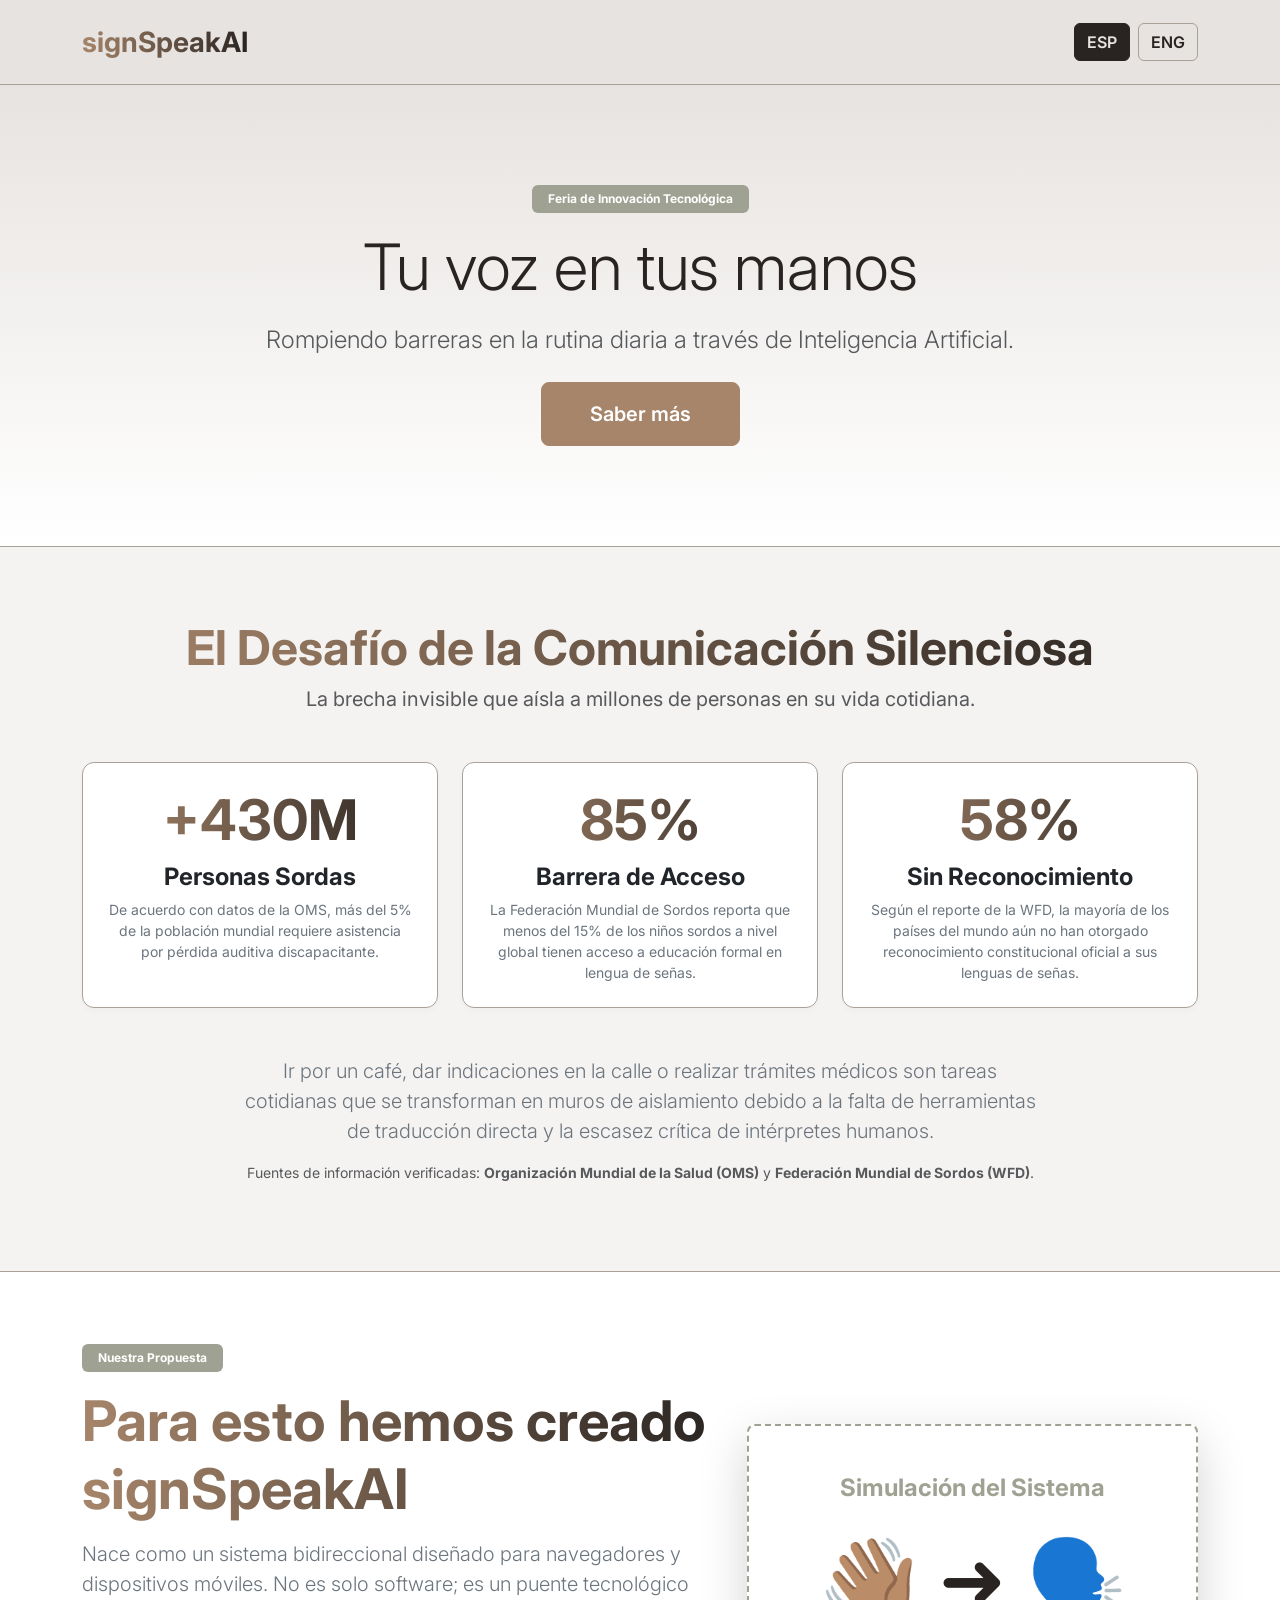
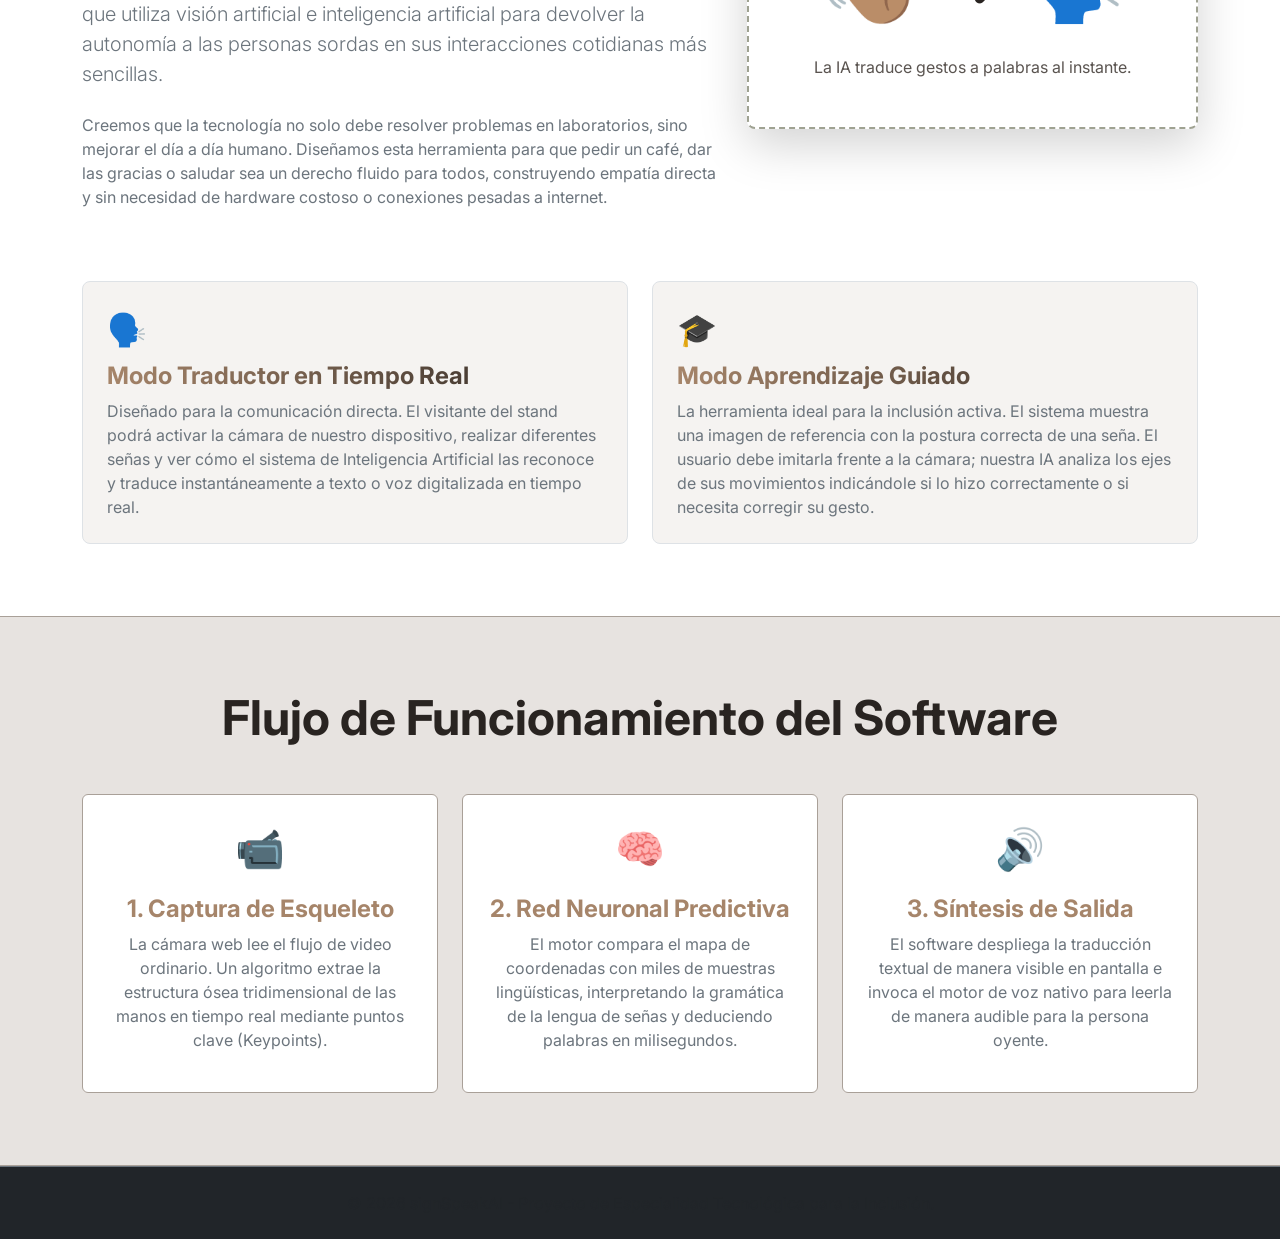
==== commit b163bd9b: "." ====
--- a/index.html
+++ b/index.html
@@ -81,51 +81,53 @@
         </div>
     </section>
 
-    <!-- SECCIÓN 2: LA SOLUCIÓN UNIFICADA (Qué es, Propósito y Experiencia en Stand) -->
+    <!-- SECCIÓN 2: LA SOLUCIÓN UNIFICADA (Qué es, Propósito y Modos de Uso) -->
     <section id="solution" class="py-5 bg-white">
         <div class="container py-4">
-            <div class="row align-items-center">
-                <div class="col-lg-7 mb-5 mb-lg-0">
+            <div class="row align-items-center mb-5">
+                <div class="col-lg-7 mb-4 mb-lg-0">
                     <span class="badge bg-primary px-3 py-2 mb-3" id="sol-badge">Nuestra Propuesta</span>
                     <h2 class="display-4 fw-bold mb-3 text-gradient" id="sol-title">Para esto hemos creado signSpeakAI</h2>
                     
                     <p class="lead text-secondary mb-4" id="sol-intro">
-                        Nace como un sistema interactivo y bidireccional diseñado para navegadores y dispositivos móviles. No es solo software; es un puente tecnológico que utiliza visión computacional avanzada e inteligencia artificial para devolver la autonomía a las personas sordas y conectar comunidades en sus interacciones cotidianas más sencillas.
+                        Nace como un sistema bidireccional diseñado para navegadores y dispositivos móviles. No es solo software; es un puente tecnológico que utiliza visión artificial e inteligencia artificial para devolver la autonomía a las personas sordas en sus interacciones cotidianas más sencillas.
                     </p>
                     
-                    <p class="text-secondary mb-4" id="sol-purpose-text">
-                        Creemos que la tecnología no solo debe resolver problemas complejos, sino mejorar el día a día humano. Diseñamos esta herramienta para que pedir un café, dar las gracias o saludar sea un derecho fluido para todos, construyendo empatía directa sin necesidad de hardware costoso o conexiones pesadas a internet.
+                    <p class="text-secondary mb-0" id="sol-purpose-text">
+                        Creemos que la tecnología no solo debe resolver problemas en laboratorios, sino mejorar el día a día humano. Diseñamos esta herramienta para que pedir un café, dar las gracias o saludar sea un derecho fluido para todos, construyendo empatía directa y sin necesidad de hardware costoso o conexiones pesadas a internet.
                     </p>
-
-                    <!-- Detalles interactivos de la solución en el Stand -->
-                    <div class="row g-3 mt-2">
-                        <div class="col-sm-6">
-                            <div class="p-3 border rounded-3 bg-light-neutral">
-                                <h5 class="fw-bold text-gradient mb-2" id="sol-feat1-title">🗣️ Modo Traducción</h5>
-                                <p class="small text-secondary mb-0" id="sol-feat1-desc">Muestra señas frente a la cámara y el sistema las traducirá a texto o voz en tiempo real.</p>
-                            </div>
-                        </div>
-                        <div class="col-sm-6">
-                            <div class="p-3 border rounded-3 bg-light-neutral">
-                                <h5 class="fw-bold text-gradient mb-2" id="sol-feat2-title">📖 Modo Aprendizaje</h5>
-                                <p class="small text-secondary mb-0" id="sol-feat2-desc">Accede a lecciones breves y ejercicios interactivos para comenzar a aprender Lengua de Señas.</p>
-                            </div>
-                        </div>
-                    </div>
                 </div>
                 <!-- Simulación Interactiva al lado -->
                 <div class="col-lg-5 text-center">
                     <div class="p-5 demo-widget rounded-3 border shadow-lg">
                         <h4 class="text-info fw-bold" id="widget-demo-title">Simulación del Sistema</h4>
                         <div class="gesture-emoji my-3">👋🏽 ➜ 🗣️</div>
-                        <p class="text-muted" id="widget-demo-desc">La IA traduce gestos a palabras al instante.</p>
+                        <p class="text-muted mb-0" id="widget-demo-desc">La IA traduce gestos a palabras al instante.</p>
+                    </div>
+                </div>
+            </div>
+
+            <!-- Detalle de los dos Modos de la Plataforma (La info del stand) -->
+            <div class="row g-4 mt-2">
+                <div class="col-md-6">
+                    <div class="p-4 rounded-3 border bg-light-neutral h-100">
+                        <div class="fs-2 mb-2">🗣️</div>
+                        <h3 class="h4 fw-bold text-gradient" id="mode1-title">Modo Traductor en Tiempo Real</h3>
+                        <p class="text-secondary mb-0" id="mode1-desc">Diseñado para la comunicación directa. El visitante del stand podrá activar la cámara de nuestro dispositivo, realizar diferentes señas y ver cómo el sistema de Inteligencia Artificial las reconoce y traduce instantáneamente a texto o voz digitalizada en tiempo real.</p>
+                    </div>
+                </div>
+                <div class="col-md-6">
+                    <div class="p-4 rounded-3 border bg-light-neutral h-100">
+                        <div class="fs-2 mb-2">🎓</div>
+                        <h3 class="h4 fw-bold text-gradient" id="mode2-title">Modo Aprendizaje Guiado</h3>
+                        <p class="text-secondary mb-0" id="mode2-desc">La herramienta ideal para la inclusión activa. El sistema muestra una imagen de referencia con la postura correcta de una seña. El usuario debe imitarla frente a la cámara; nuestra IA analiza los ejes de sus movimientos indicándole si lo hizo correctamente o si necesita corregir su gesto.</p>
                     </div>
                 </div>
             </div>
         </div>
     </section>
 
-    <!-- SECCIÓN 3: CÓMO FUNCIONA EL SITIO/APP (El Flujo) -->
+    <!-- SECCIÓN 3: CÓMO FUNCIONA EL SITIO/APP (El Flujo Técnico) -->
     <section class="bg-black py-5">
         <div class="container py-4">
             <h2 class="text-center display-5 fw-bold mb-5" id="steps-main-title">Flujo de Funcionamiento del Software</h2>
@@ -134,21 +136,21 @@
                     <div class="card card-custom h-100 p-4 text-center">
                         <div class="fs-1 text-info mb-3">📹</div>
                         <h3 class="h4 fw-bold" id="step1-title">1. Captura de Esqueleto</h3>
-                        <p class="text-secondary" id="step1-desc">La cámara de tu dispositivo lee el flujo de video en tiempo real. Un algoritmo extrae la estructura ósea tridimensional de las manos a través de puntos clave (Keypoints).</p>
+                        <p class="text-secondary" id="step1-desc">La cámara web lee el flujo de video ordinario. Un algoritmo extrae la estructura ósea tridimensional de las manos en tiempo real mediante puntos clave (Keypoints).</p>
                     </div>
                 </div>
                 <div class="col-md-4">
                     <div class="card card-custom h-100 p-4 text-center">
                         <div class="fs-1 text-info mb-3">🧠</div>
                         <h3 class="h4 fw-bold" id="step2-title">2. Red Neuronal Predictiva</h3>
-                        <p class="text-secondary" id="step2-desc">La IA procesa instantáneamente las posiciones tridimensionales de los dedos, contrastándolas de forma inteligente para detectar la seña específica ejecutada.</p>
+                        <p class="text-secondary" id="step2-desc">El motor compara el mapa de coordenadas con miles de muestras lingüísticas, interpretando la gramática de la lengua de señas y deduciendo palabras en milisegundos.</p>
                     </div>
                 </div>
                 <div class="col-md-4">
                     <div class="card card-custom h-100 p-4 text-center">
                         <div class="fs-1 text-info mb-3">🔊</div>
-                        <h3 class="h4 fw-bold" id="step3-title">3. Traducción Fluida</h3>
-                        <p class="text-secondary" id="step3-desc">El software genera el texto traducido al instante e invoca la síntesis de voz nativa del dispositivo, logrando una comunicación bidireccional fluida y audible.</p>
+                        <h3 class="h4 fw-bold" id="step3-title">3. Síntesis de Salida</h3>
+                        <p class="text-secondary" id="step3-desc">El software despliega la traducción textual de manera visible en pantalla e invoca el motor de voz nativo para leerla de manera audible para la persona oyente.</p>
                     </div>
                 </div>
             </div>
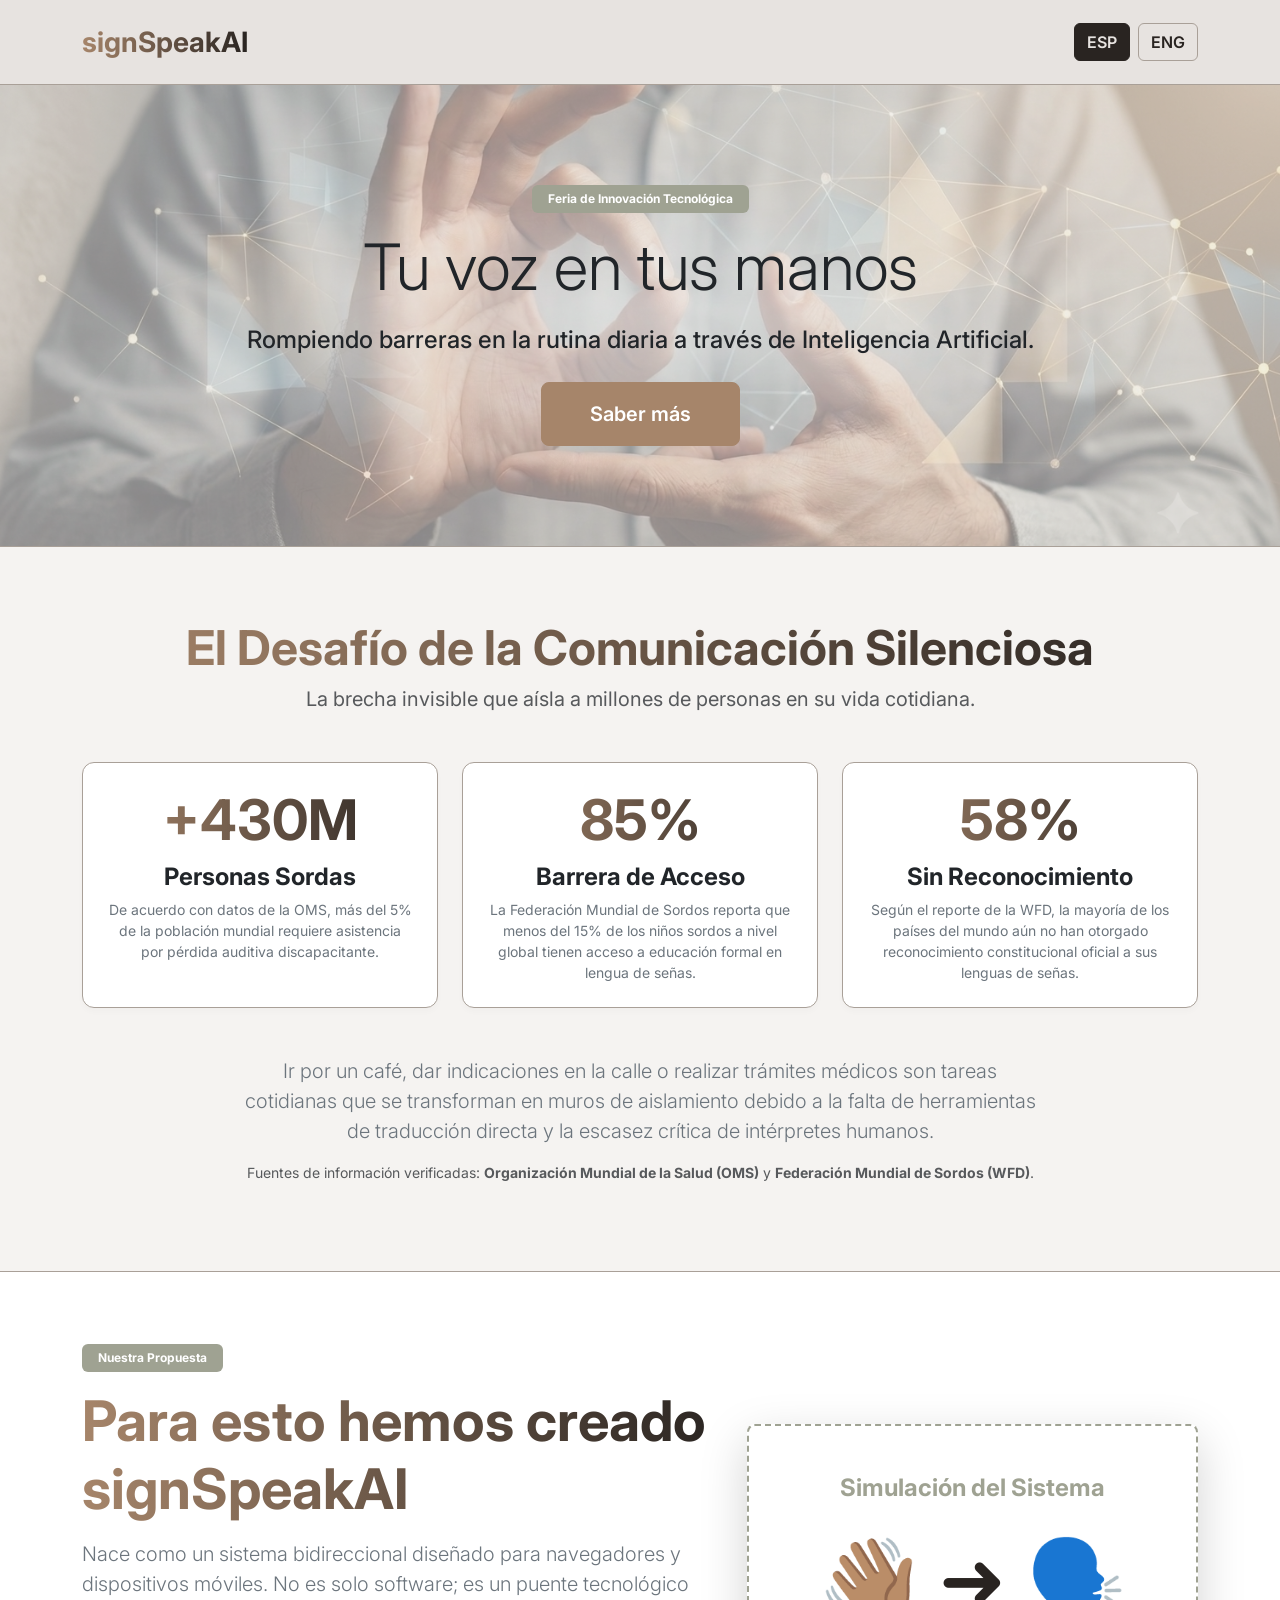
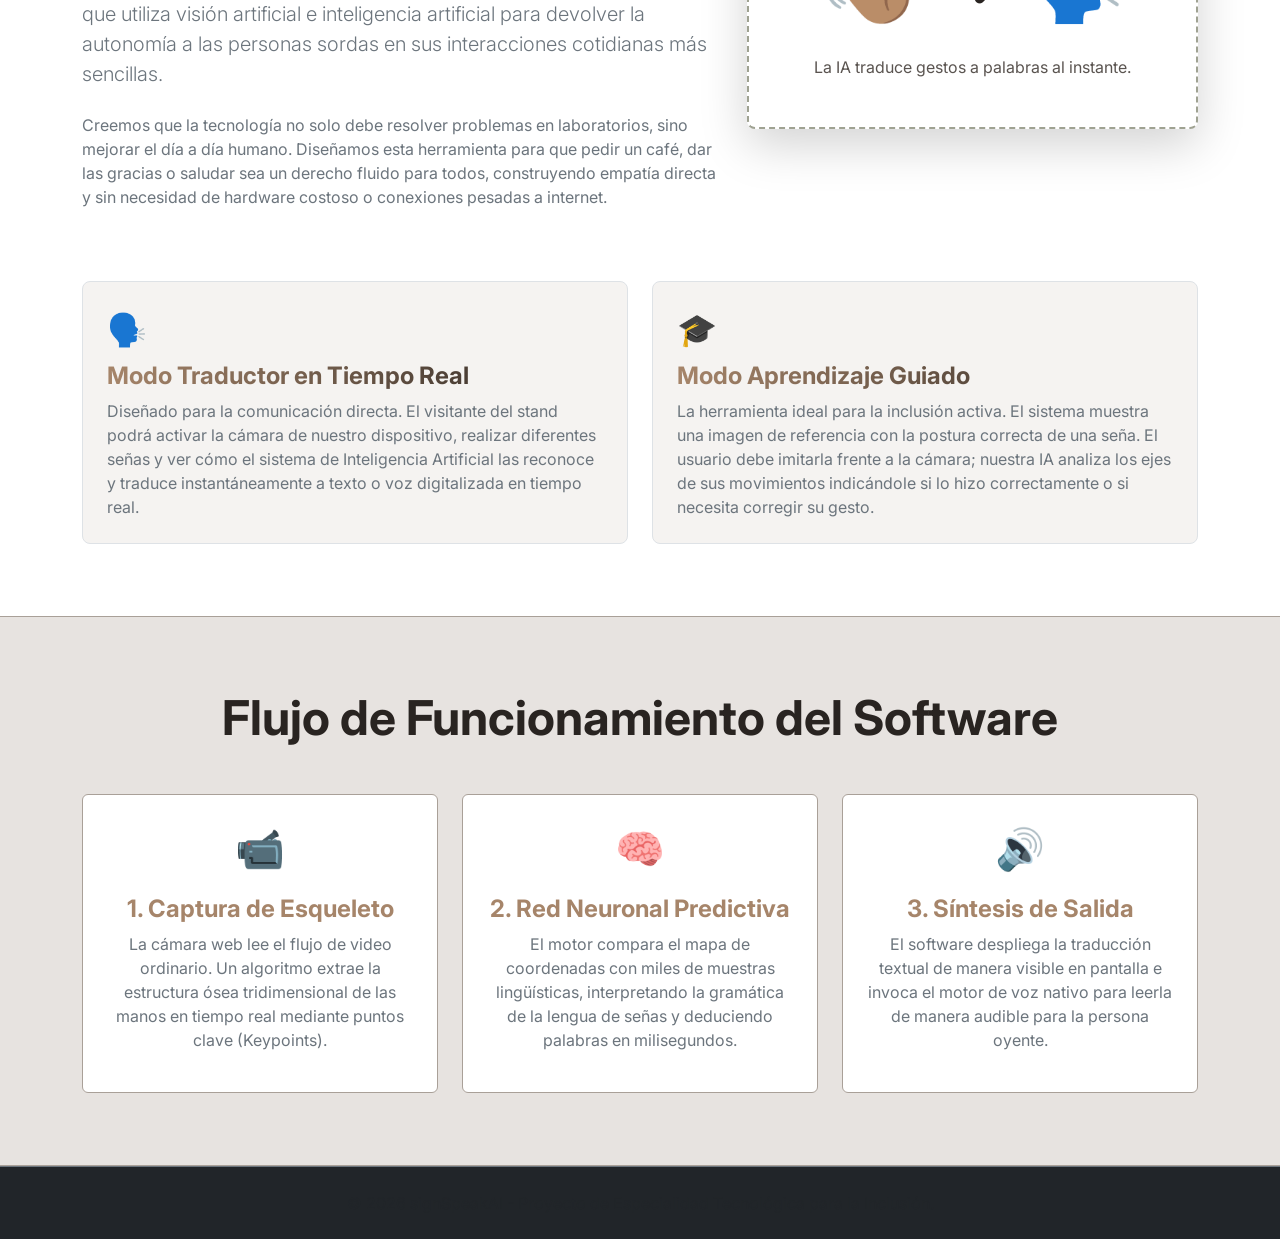
==== commit 1eb7fe5b: "." ====
--- a/index.html
+++ b/index.html
@@ -27,13 +27,13 @@
     <!-- HERO SECTION -->
     <header class="hero-section text-center">
         <div class="container">
-            <span class="badge bg-primary px-3 py-2 mb-3" id="hero-badge">Feria de Innovación Tecnológica</span>
-            <h1 class="display-3 fw-extrabold mb-3" id="hero-title">Tu voz en tus manos</h1>
-            <p class="lead text-muted mb-4 fs-4" id="hero-subtitle">Rompiendo barreras en la rutina diaria a través de Inteligencia Artificial.</p>
-            <div class="d-flex justify-content-center">
-                <a href="#problem" class="btn btn-primary btn-lg px-5 py-3" id="btn-learn">Saber más</a>
-            </div>
+        <span class="badge bg-primary px-3 py-2 mb-3" id="hero-badge">Feria de Innovación Tecnológica</span>
+        <h1 class="display-3 fw-extrabold mb-3 text-dark" id="hero-title">Tu voz en tus manos</h1>
+        <p class="lead text-dark fw-medium mb-4 fs-4" id="hero-subtitle">Rompiendo barreras en la rutina diaria a través de Inteligencia Artificial.</p>
+        <div class="d-flex justify-content-center">
+            <a href="#problem" class="btn btn-primary btn-lg px-5 py-3" id="btn-learn">Saber más</a>
         </div>
+    </div>
     </header>
 
     <!-- SECCIÓN 1: LA PROBLEMÁTICA (Métricas reales) -->
--- a/style.css
+++ b/style.css
@@ -23,11 +23,37 @@
     font-weight: 800;
 }
 
+/* HERO SECTION CON IMAGEN DE FONDO */
 .hero-section {
-    background: linear-gradient(180deg, #E7E3E0 0%, #FFFFFF 100%); 
+    position: relative;
     padding: 100px 0;
     border-bottom: 1px solid #A9A098;
     color: #292421;
+
+    /* Configuración de la imagen */
+    background-image: url('SignSpeak_AI_fondo.png'); /* Cambia 'hero-bg.jpg' por el nombre exacto de tu archivo */
+    background-size: cover;
+    background-position: center center;
+    background-repeat: no-repeat;
+    overflow: hidden;
+}
+
+/* Capa semi-transparente para suavizar la imagen y armonizarla con tu paleta neutra */
+.hero-section::before {
+    content: "";
+    position: absolute;
+    top: 0;
+    left: 0;
+    width: 100%;
+    height: 100%;
+    background-color: rgba(231, 227, 224, 0.55); /* Usa tu color #E7E3E0 con transparencia */
+    z-index: 1;
+}
+
+/* Asegura que los textos y botones estén por encima de la imagen */
+.hero-section .container {
+    position: relative;
+    z-index: 2;
 }
 
 .text-gradient {
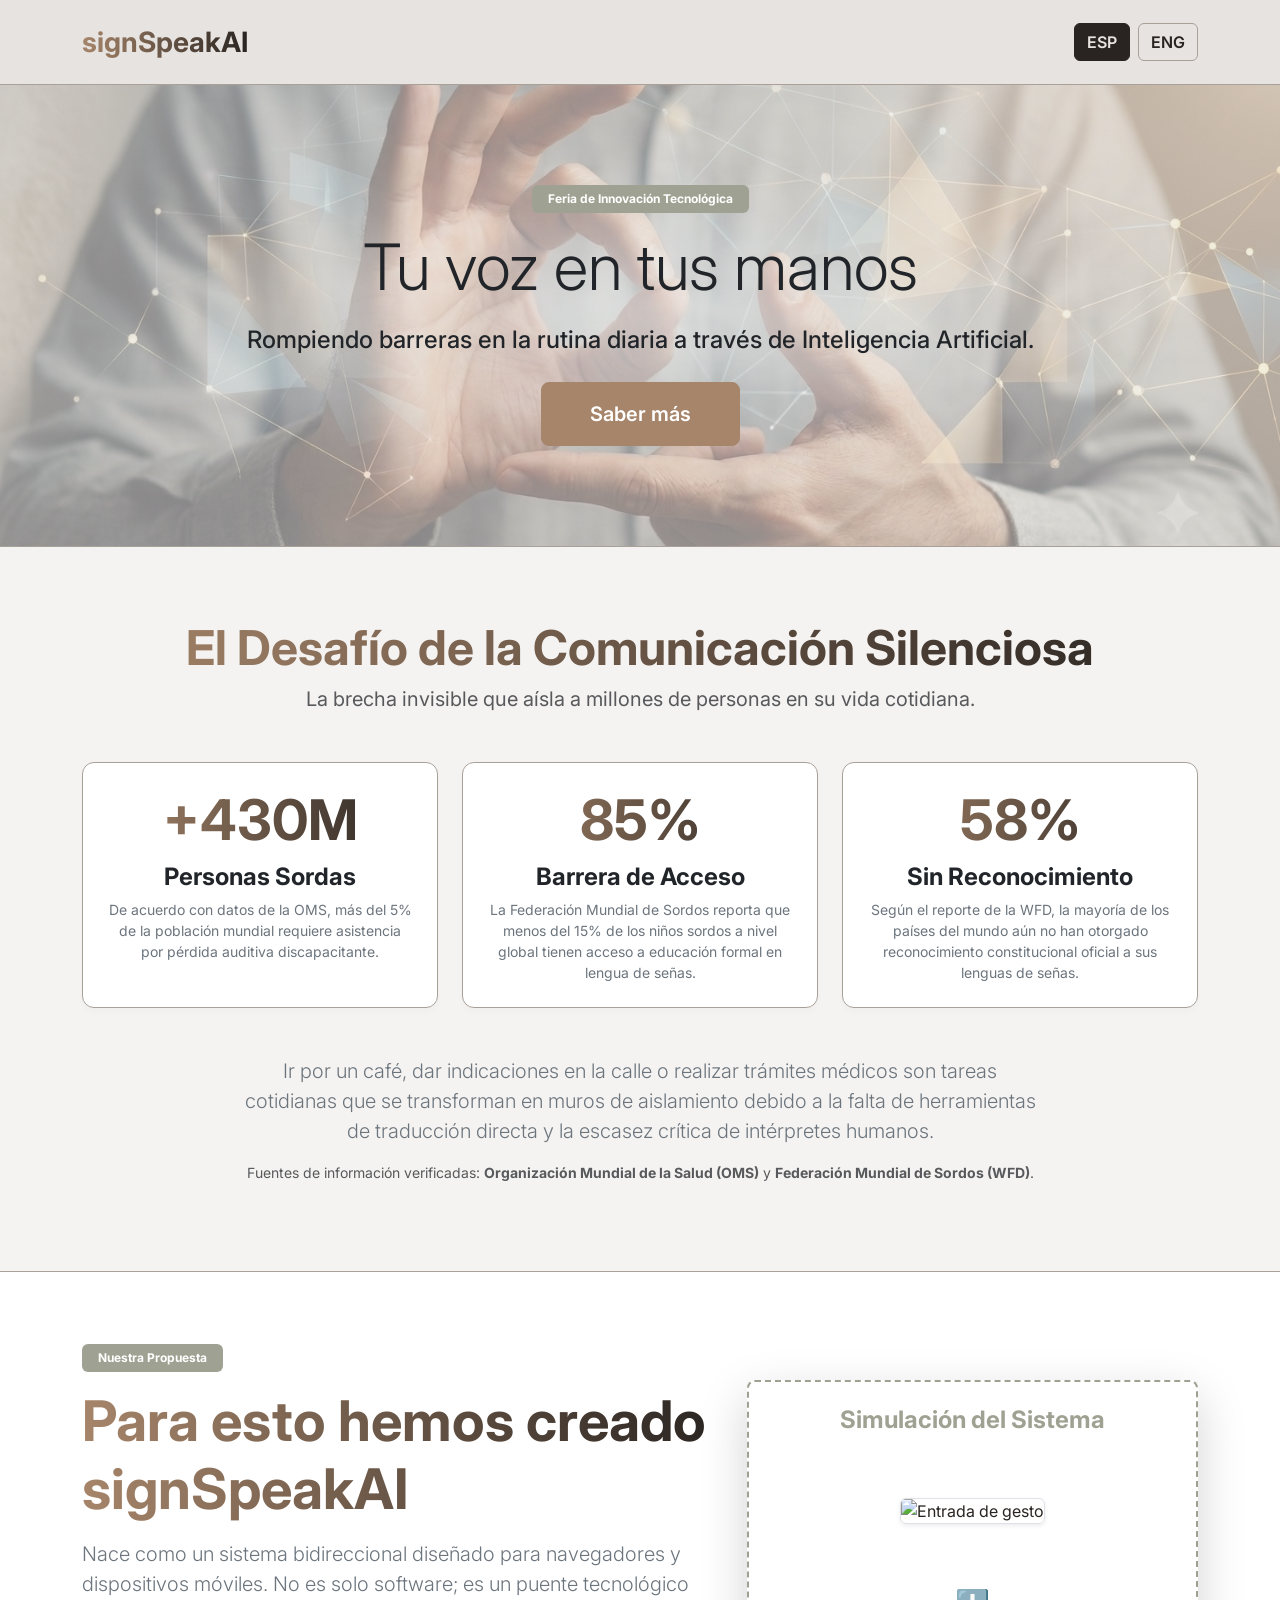
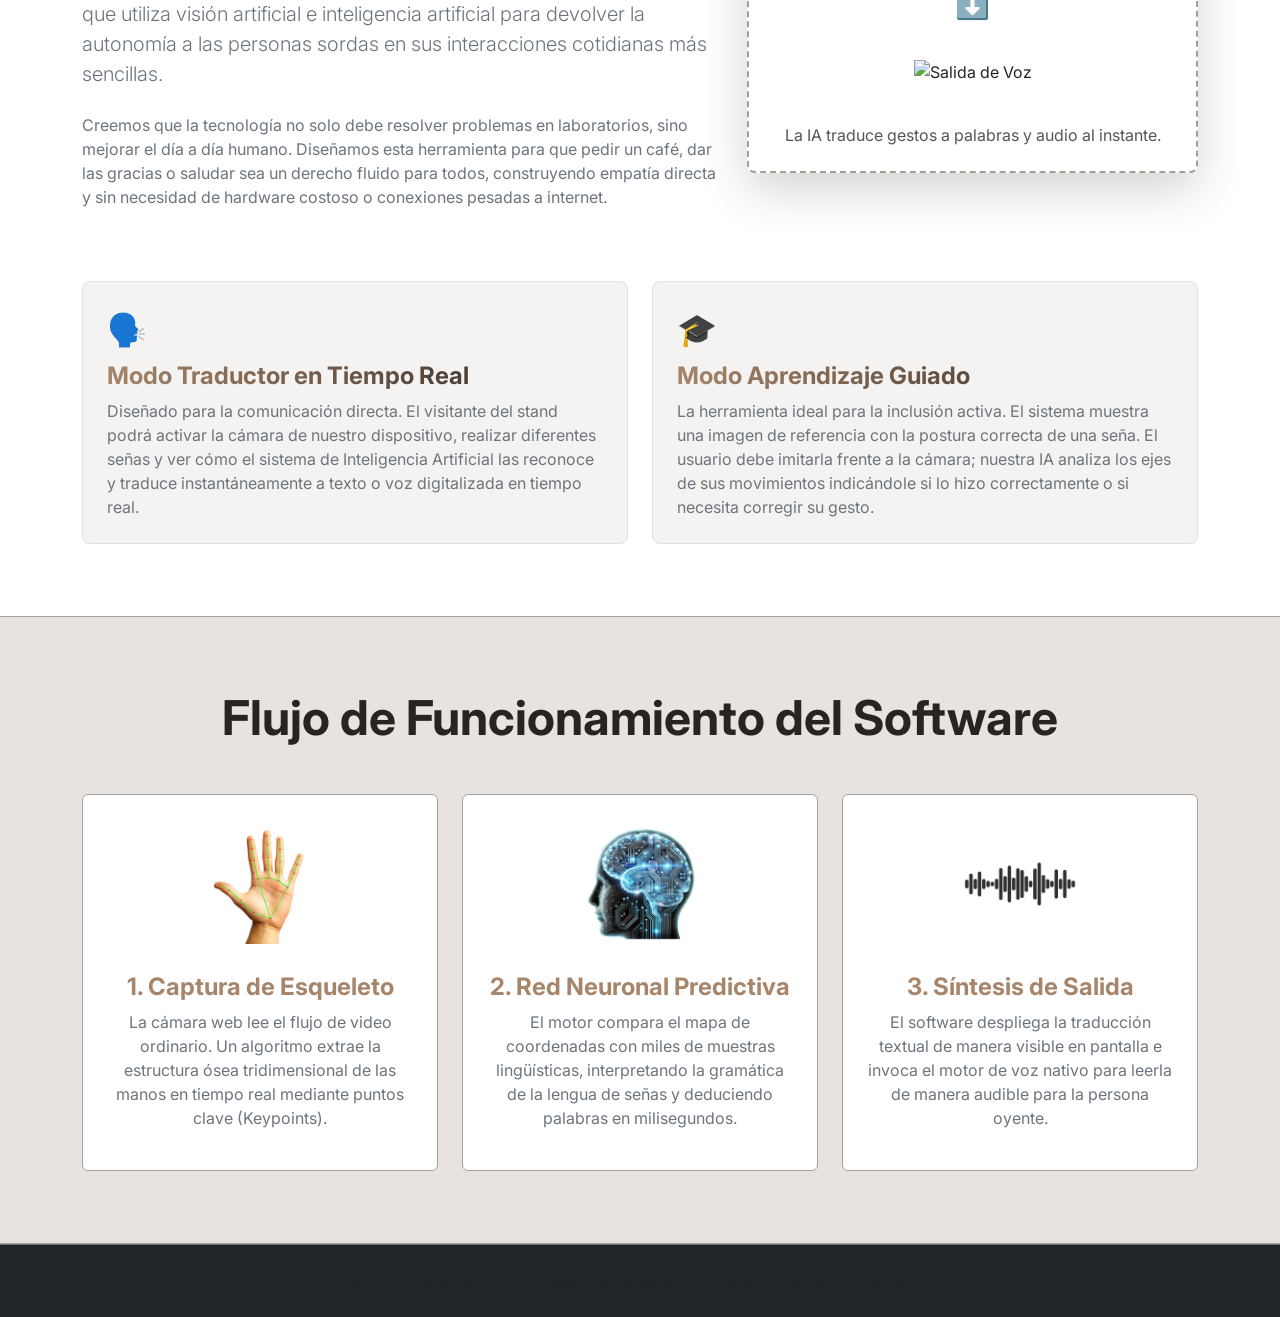
==== commit a2d267de: "ooo" ====
--- a/index.html
+++ b/index.html
@@ -98,13 +98,34 @@
                     </p>
                 </div>
                 <!-- Simulación Interactiva al lado -->
-                <div class="col-lg-5 text-center">
-                    <div class="p-5 demo-widget rounded-3 border shadow-lg">
-                        <h4 class="text-info fw-bold" id="widget-demo-title">Simulación del Sistema</h4>
-                        <div class="gesture-emoji my-3">👋🏽 ➜ 🗣️</div>
-                        <p class="text-muted mb-0" id="widget-demo-desc">La IA traduce gestos a palabras al instante.</p>
-                    </div>
-                </div>
+                <!-- Simulación Interactiva al lado -->
+<div class="col-lg-5 text-center">
+    <div class="p-4 demo-widget rounded-3 border shadow-lg">
+        <h4 class="text-info fw-bold mb-3" id="widget-demo-title">Simulación del Sistema</h4>
+        
+        <!-- Flujo Visual Vertical: GIF ➔ Flecha ➔ Bocina/Audio -->
+        <div class="d-flex flex-column align-items-center justify-content-center my-3 gap-2">
+            
+            <!-- 1. GIF Superior (Reconocimiento de Señas) -->
+            <div class="d-flex align-items-center justify-content-center" style="height: 120px;">
+                <img src="img/mediapipegif.gif" alt="Entrada de gesto" class="img-fluid rounded border shadow-sm" style="max-height: 110px; object-fit: contain;">
+            </div>
+
+            <!-- 2. Flecha Apuntando Hacia Abajo -->
+            <div class="fs-3 text-secondary my-1">
+                ⬇️
+            </div>
+
+            <!-- 3. Imagen Inferior (Salida de Audio / Bocina) -->
+            <div class="d-flex align-items-center justify-content-center" style="height: 70px;">
+                <img src="bocina-audio.png" alt="Salida de Voz" class="img-fluid" style="max-height: 60px; object-fit: contain;">
+            </div>
+
+        </div>
+
+        <p class="text-muted mb-0 mt-3" id="widget-demo-desc">La IA traduce gestos a palabras y audio al instante.</p>
+    </div>
+</div>
             </div>
 
             <!-- Detalle de los dos Modos de la Plataforma (La info del stand) -->
@@ -132,27 +153,40 @@
         <div class="container py-4">
             <h2 class="text-center display-5 fw-bold mb-5" id="steps-main-title">Flujo de Funcionamiento del Software</h2>
             <div class="row g-4">
+                
+                <!-- Tarjeta 1 -->
                 <div class="col-md-4">
                     <div class="card card-custom h-100 p-4 text-center">
-                        <div class="fs-1 text-info mb-3">📹</div>
+                        <div class="mb-4 d-flex justify-content-center align-items-center" style="height: 130px;">
+                            <img src="img/mediapipe-removebg-preview.png" alt="Captura de Esqueleto" class="img-fluid" style="max-height: 120px; object-fit: contain;">
+                        </div>
                         <h3 class="h4 fw-bold" id="step1-title">1. Captura de Esqueleto</h3>
                         <p class="text-secondary" id="step1-desc">La cámara web lee el flujo de video ordinario. Un algoritmo extrae la estructura ósea tridimensional de las manos en tiempo real mediante puntos clave (Keypoints).</p>
                     </div>
                 </div>
+
+                <!-- Tarjeta 2 -->
                 <div class="col-md-4">
                     <div class="card card-custom h-100 p-4 text-center">
-                        <div class="fs-1 text-info mb-3">🧠</div>
+                        <div class="mb-4 d-flex justify-content-center align-items-center" style="height: 130px;">
+                            <img src="img/cerebro_digital-removebg-preview.png" alt="Red Neuronal Predictiva" class="img-fluid" style="max-height: 120px; object-fit: contain;">
+                        </div>
                         <h3 class="h4 fw-bold" id="step2-title">2. Red Neuronal Predictiva</h3>
                         <p class="text-secondary" id="step2-desc">El motor compara el mapa de coordenadas con miles de muestras lingüísticas, interpretando la gramática de la lengua de señas y deduciendo palabras en milisegundos.</p>
                     </div>
                 </div>
+
+                <!-- Tarjeta 3 -->
                 <div class="col-md-4">
                     <div class="card card-custom h-100 p-4 text-center">
-                        <div class="fs-1 text-info mb-3">🔊</div>
+                        <div class="mb-4 d-flex justify-content-center align-items-center" style="height: 130px;">
+                            <img src="img/sonido-removebg-preview.png" alt="Síntesis de Salida" class="img-fluid" style="max-height: 120px; object-fit: contain;">
+                        </div>
                         <h3 class="h4 fw-bold" id="step3-title">3. Síntesis de Salida</h3>
                         <p class="text-secondary" id="step3-desc">El software despliega la traducción textual de manera visible en pantalla e invoca el motor de voz nativo para leerla de manera audible para la persona oyente.</p>
                     </div>
                 </div>
+
             </div>
         </div>
     </section>
--- a/style.css
+++ b/style.css
@@ -31,7 +31,7 @@
     color: #292421;
 
     /* Configuración de la imagen */
-    background-image: url('SignSpeak_AI_fondo.png'); /* Cambia 'hero-bg.jpg' por el nombre exacto de tu archivo */
+    background-image: url('img/SignSpeak_AI_fondo.png'); /* Cambia 'hero-bg.jpg' por el nombre exacto de tu archivo */
     background-size: cover;
     background-position: center center;
     background-repeat: no-repeat;
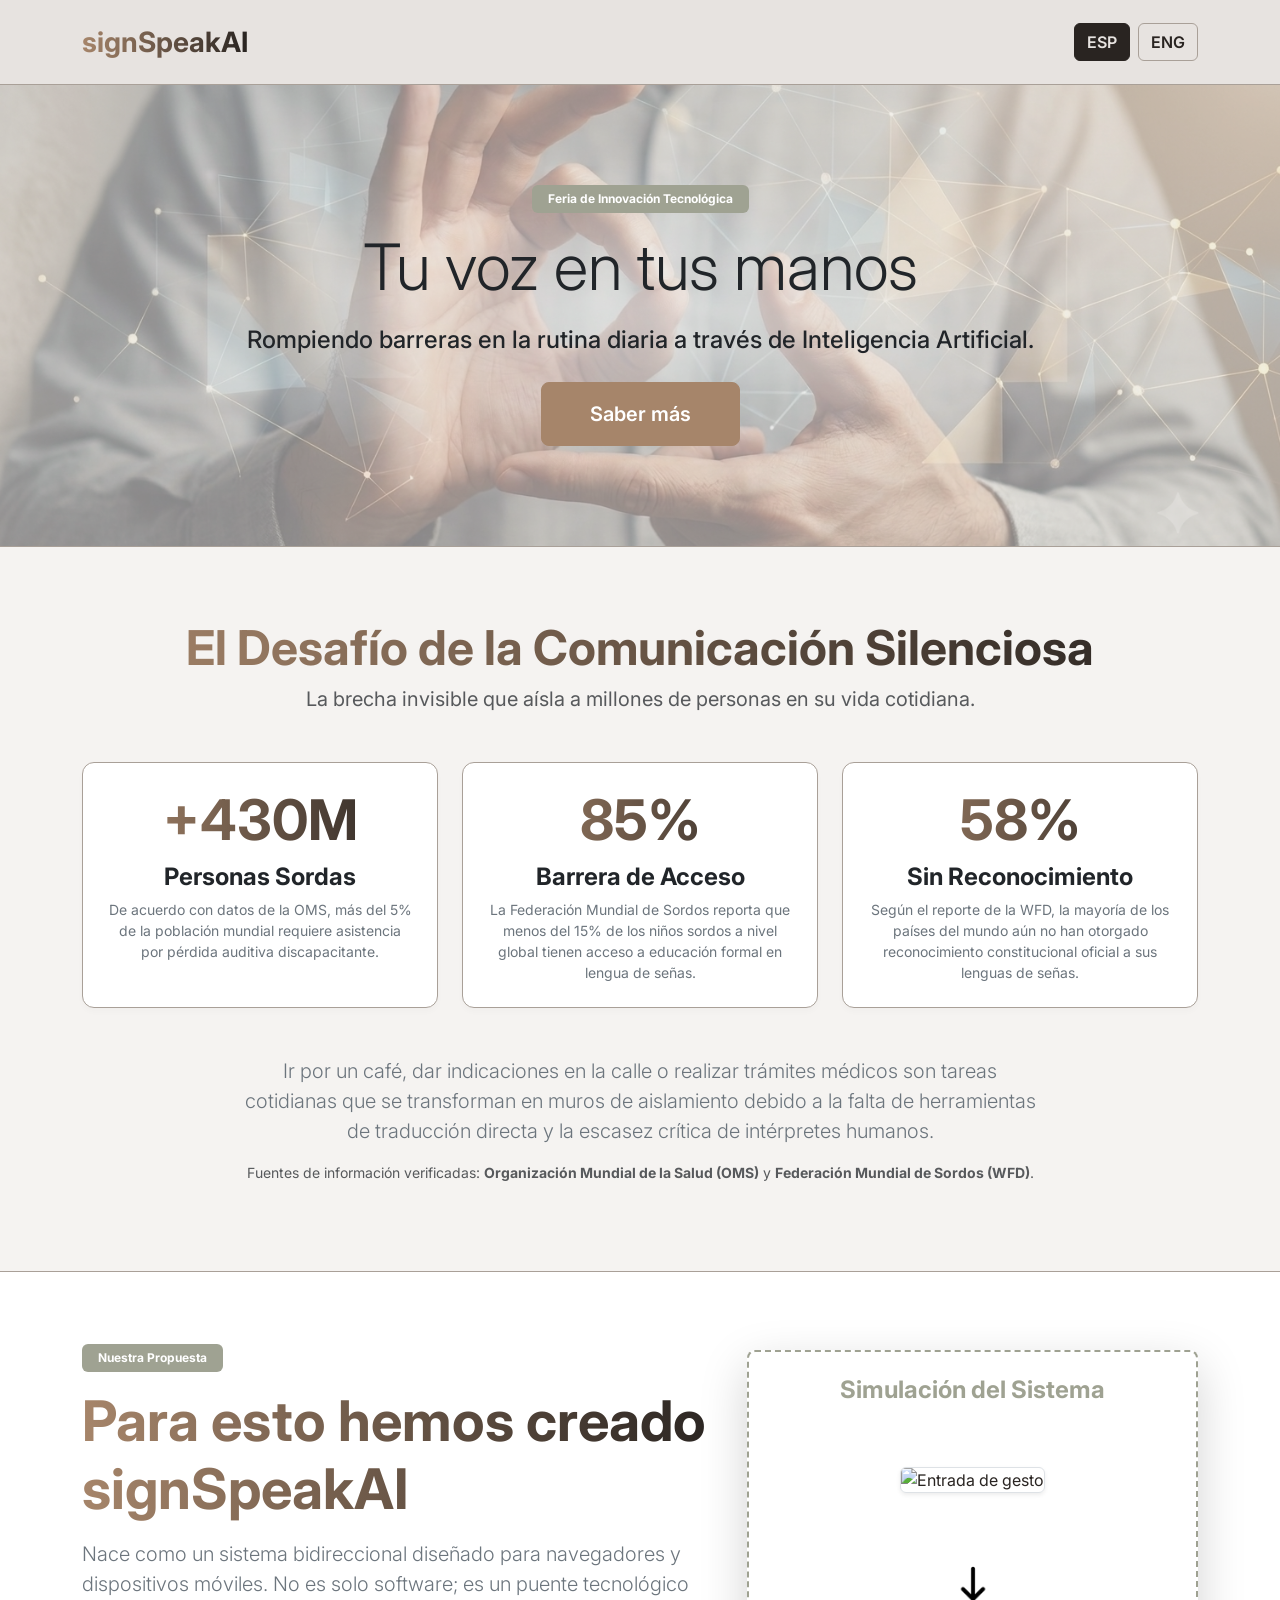
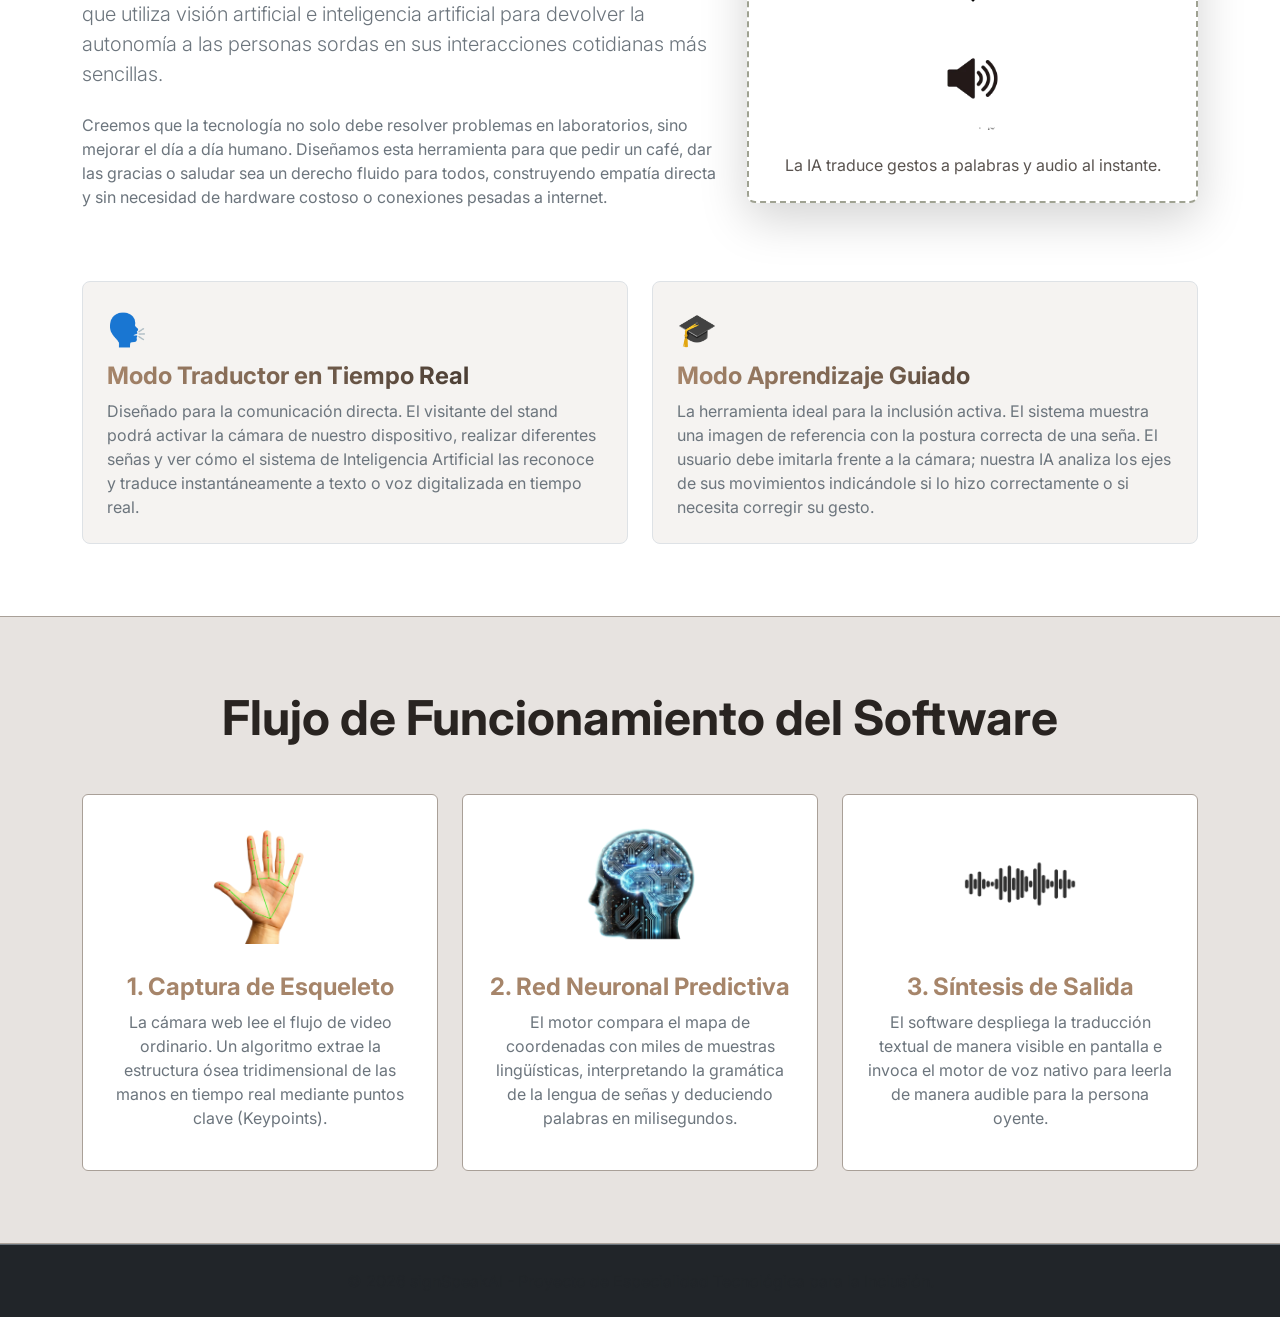
==== commit 7e913f62: "uuuuu" ====
--- a/index.html
+++ b/index.html
@@ -98,27 +98,22 @@
                     </p>
                 </div>
                 <!-- Simulación Interactiva al lado -->
-                <!-- Simulación Interactiva al lado -->
-<div class="col-lg-5 text-center">
-    <div class="p-4 demo-widget rounded-3 border shadow-lg">
-        <h4 class="text-info fw-bold mb-3" id="widget-demo-title">Simulación del Sistema</h4>
+                <div class="col-lg-5 text-center">
+                    <div class="p-4 demo-widget rounded-3 border shadow-lg">
+                     <h4 class="text-info fw-bold mb-3" id="widget-demo-title">Simulación del Sistema</h4>
         
-        <!-- Flujo Visual Vertical: GIF ➔ Flecha ➔ Bocina/Audio -->
-        <div class="d-flex flex-column align-items-center justify-content-center my-3 gap-2">
+                    <div class="d-flex flex-column align-items-center justify-content-center my-3 gap-2">
             
-            <!-- 1. GIF Superior (Reconocimiento de Señas) -->
-            <div class="d-flex align-items-center justify-content-center" style="height: 120px;">
-                <img src="img/mediapipegif.gif" alt="Entrada de gesto" class="img-fluid rounded border shadow-sm" style="max-height: 110px; object-fit: contain;">
+                    <div class="d-flex align-items-center justify-content-center" style="height: 120px;">
+                        <img src="img/mediapipegif.gif" alt="Entrada de gesto" class="img-fluid rounded border shadow-sm" style="max-height: 110px; object-fit: contain;">
+                 </div>
+
+            <div class="d-flex align-items-center justify-content-center my-2" style="height: 55px;">
+                <img src="img/flecha.png" alt="Flecha hacia abajo" class="img-fluid" style="max-height: 50px; object-fit: contain;" onerror="this.onerror=null; this.src='flecha.png';">
             </div>
 
-            <!-- 2. Flecha Apuntando Hacia Abajo -->
-            <div class="fs-3 text-secondary my-1">
-                ⬇️
-            </div>
-
-            <!-- 3. Imagen Inferior (Salida de Audio / Bocina) -->
-            <div class="d-flex align-items-center justify-content-center" style="height: 70px;">
-                <img src="bocina-audio.png" alt="Salida de Voz" class="img-fluid" style="max-height: 60px; object-fit: contain;">
+            <div class="d-flex align-items-center justify-content-center" style="height: 110px;">
+                <img src="img/audio-removebg-preview.png" alt="Salida de Voz" class="img-fluid" style="max-height: 100px; object-fit: contain;">
             </div>
 
         </div>
